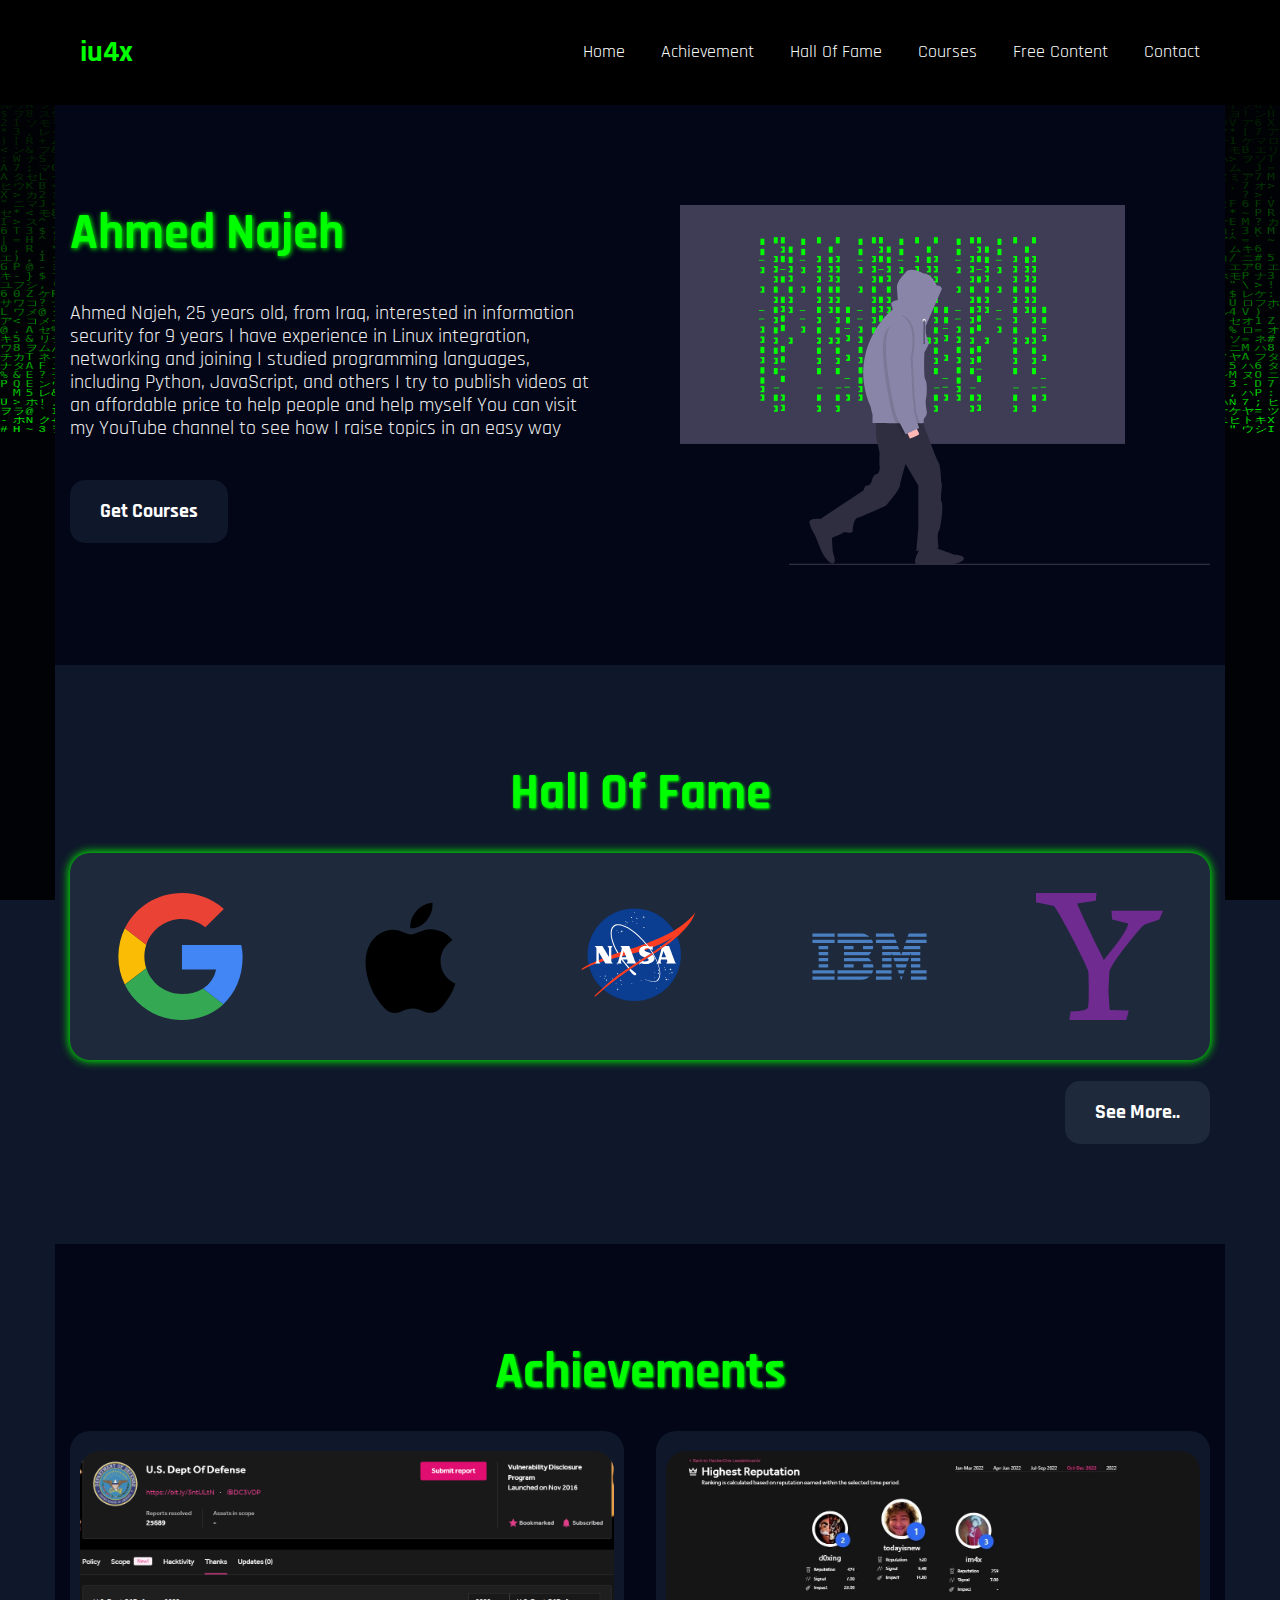
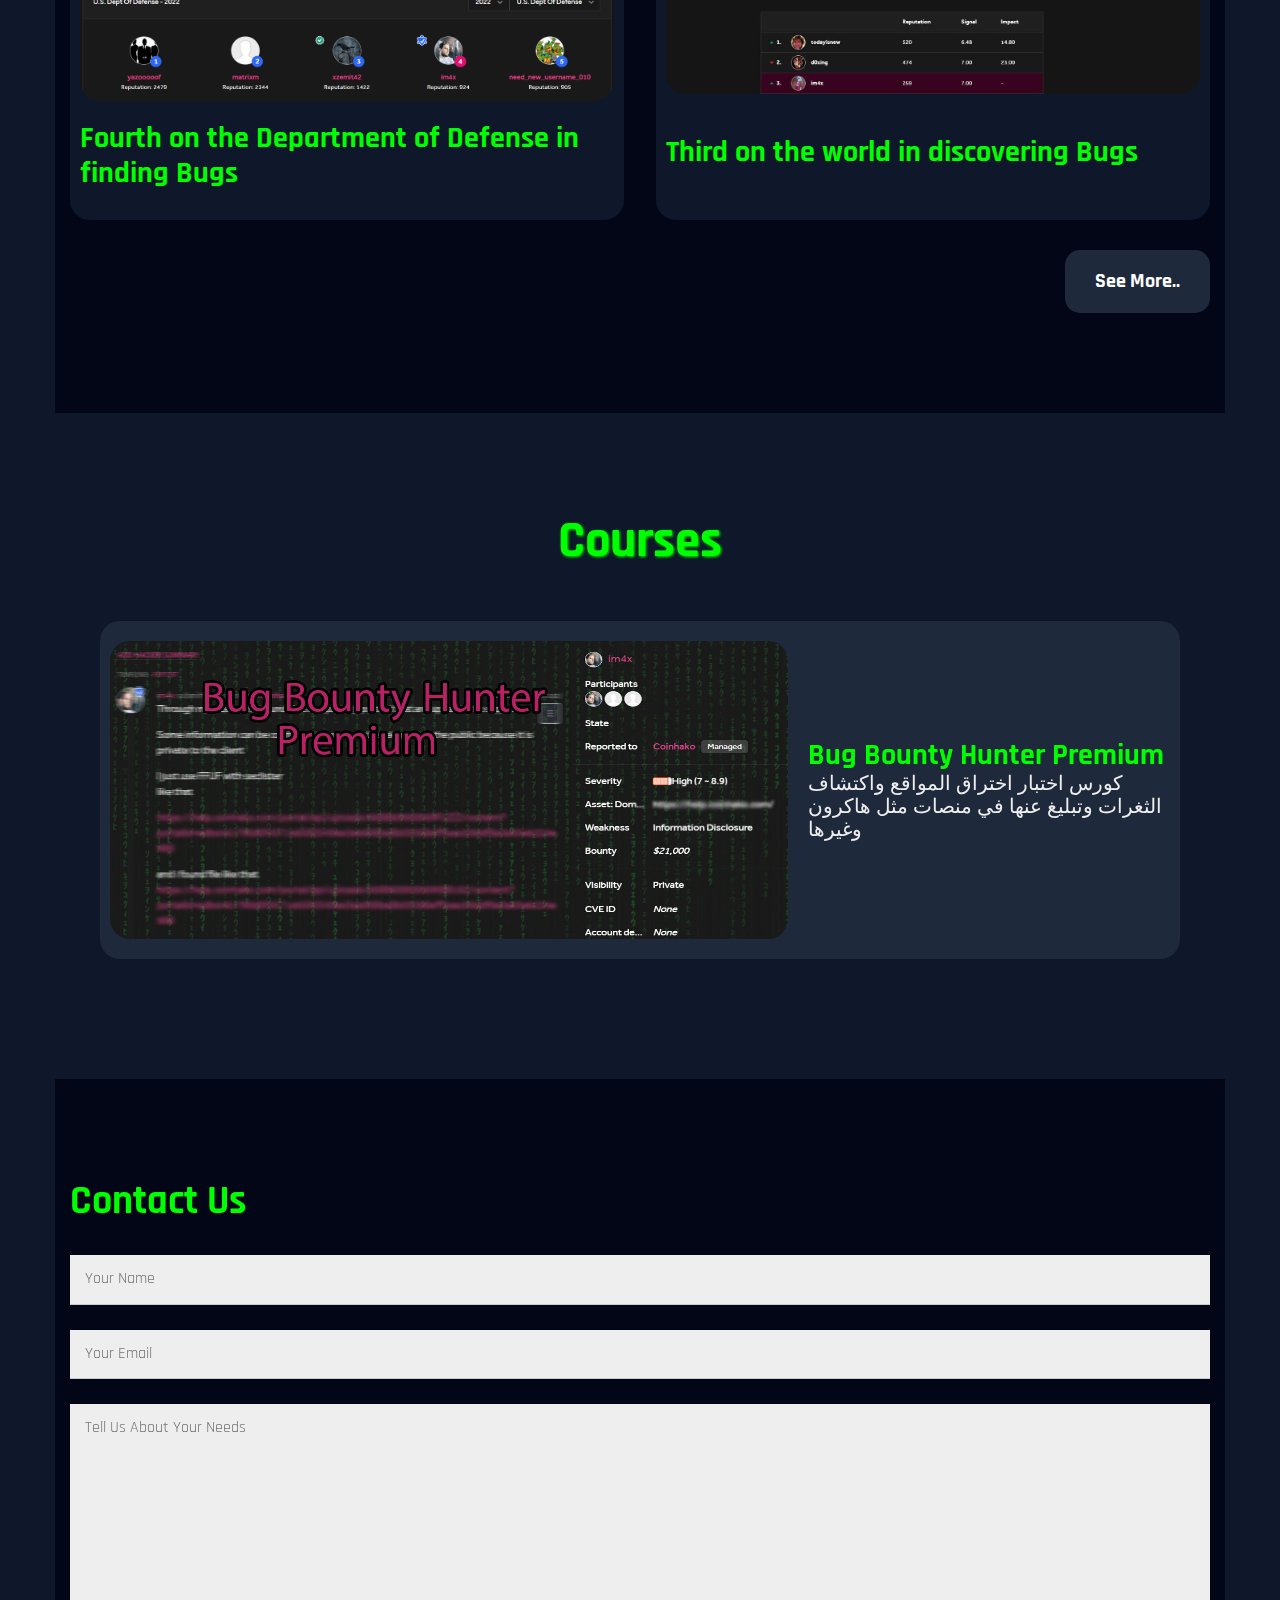
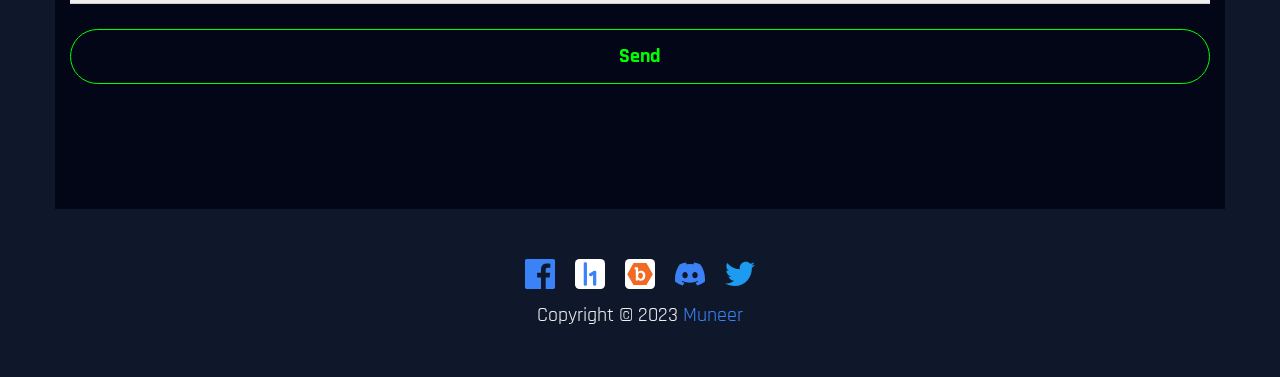
==== index.html @ 5d614a96 "bugs4" ====
<!DOCTYPE html>
<html lang="en">

<head>
  <meta charset="UTF-8">
  <meta name="viewport" content="width=device-width, initial-scale=1.0">
  <title>Ahmed Bug Hunting Hub: Uncovering Vulnerabilities with Precision</title>
  <meta name="description"
    content="Welcome to Ahmed's Bug Hunting Hub, your go-to destination for uncovering vulnerabilities and enhancing website security. With a keen eye for detail and extensive expertise in the world of cybersecurity, Ahmed is dedicated to hunting down bugs and identifying potential weaknesses in websites. Join us on this exciting adventure as we delve deep into the digital realm, exploring the intricate web of code to discover and mitigate vulnerabilities. From thorough scans to meticulous testing, Ahmed's Bug Hunting Hub offers a comprehensive range of techniques and tools to ensure that your website remains resilient and fortified against potential threats. Trust Ahmed's expertise to safeguard your online presence and stay one step ahead in the ever-evolving landscape of cybersecurity." />

  <link rel="preconnect" href="https://fonts.googleapis.com">
  <link rel="preconnect" href="https://fonts.gstatic.com" crossorigin>
  <link href="https://fonts.googleapis.com/css2?family=Lobster&family=Rajdhani:wght@300;400;500;600;700&display=swap"
    rel="stylesheet">
  <script defer src="app.js"></script>
  <link rel="stylesheet" href="normlize.css">
  <link rel="stylesheet" href="style.css">
  <meta property="og:image" content="/assets/spotted-bug.svg" />
  <link rel="shortcut icon" type="image/x-icon" href="/assets/spotted-bug.svg" />
  <link rel="shortcut icon" href="/assets/spotted-bug.svg" type="favicon.ico" />
  <meta property="og:image" content="img/person.svg" />
  <meta name="theme-color" content="#020617" />
  <meta name="referrer" content="no-referrer-when-downgrade">
  <meta name="author" content="Ahmed Najeh">
  <link rel="canonical" href="https://www.imx4.me">
  <meta name="robots" content="index, follow">
  <meta name="keywords" content="bug bounty hunter,
    bug bounty hunter salary,
    how to become a bug bounty hunter,
    certified bug bounty hunter,
    htb certified bug bounty hunter,
    bug bounty hunter jobs,
    freelance bug bounty hunter salary,
    richest bug bounty hunter,
    full time bug bounty hunter,
    bug bounty hunter star wars,
    average income bug bounty hunter,
    bug bounty hunter average salary,
    bug bounty hunter adalah,
    bug bounty program apple,
    bug bounty program amazon,
    bug bounty program australia,
    bug bounty program atlassian,
    bug bounty program advantages,
    bug bounty program alternative,
    bug bounty offensive hunting a complete beginners guide,
    how to be a bug bounty hunter,
    how much does a bug bounty hunter make,
    how to become a successful bug bounty hunter pentestingguide.com,
    how to become a bug bounty hunter reddit,
    htb academy bug bounty hunter,
    what does a bug bounty hunter do,
    bug bounty hunter blog,
    bug bounty program blockchain,
    bug bounty program benefits,
    bug bounty program beginner,
    bug bounty program bugcrowd,
    bug bounty program best practices,
    become bug bounty hunter,
    best bug bounty hunter,
    become bug bounty hunter reddit,
    become a bug bounty hunter,
    bug bounty hunter book,
    hack the box certified bug bounty hunter,
    hack the box bug bounty hunter,
    bug bounty hunter certification,
    bug bounty hunter courses,
    bug bounty hunter.com,
    bug bounty hunter cv,
    bug bounty program chatgpt,
    bug bounty program crypto,
    bug bounty program companies,
    bug bounty program cost,
    bug bounty program course udemy,
    bug bounty program coding,
    certified bug bounty hunter review,
    certified bug bounty hunter htb,
    cara menjadi bug bounty hunter,
    can i become bug bounty hunter,
    bug bounty hunter salary in canada,
    offensive bug bounty - hunter 2.0 course free,
    bug bounty hunter definition,
    bug bounty program definition,
    bug bounty program dorks,
    bug bounty program download,
    bug bounty program description,
    bug bounty program definition computer,
    bug bounty program def,
    bug bounty hunter job description,
    bug bounty program launch date,
    offensive bug bounty hunter 2.0 download,
    offensive bug bounty hunter 2.0 google drive,
    how much does the average bug bounty hunter make,
    devenir bug bounty hunter,
    what are bug bounties,
    bug bounty hunter earning,
    bug bounty hunting essentials,
    bug bounty program examples,
    bug bounty program ethical hackers,
    bug bounty program explained,
    bug bounty program explanation,
    bug bounty hunting search engine,
    is bug bounty hunting easy,
    bug bounty hunter que es,
    bug bounty hunting meaning,
    how much do bug bounty hunters make,
    bug bounty hunter facebook,
    bug bounty hunting for beginners,
    bug bounty hunting for web security,
    bug bounty hunting full course,
    bug bounty hunting full course free download,
    bug bounty program for beginners,
    bug bounty program for software,
    bug bounty program for company,
    bug bounty hunting course free,
    bug bounty hunting course free download,
    freelance bug bounty hunter,
    full time bug bounty hunter reddit,
    famous bug bounty hunter,
    how to become a bug bounty hunter from scratch,
    jedi survivor bounty hunter bug fix,
    high on life bounty hunter forums bug,
    bug bounty hunter github,
    bug bounty hunter google,
    bug bounty hunter guide,
    bug bounty hunting guide to an advanced earning method,
    bug bounty hunting github,
    bug bounty hunting guide,
    bug bounty program google,
    bug bounty program google dorks,
    bug bounty program germany,
    bug bounty program government,
    google bug bounty hunter,
    how to be a good bug bounty hunter,
    how to become a great bug bounty hunter,
    how many bug bounty hunters are there,
    bug bounty hunter hackthebox,
    bug bounty hunter hackerone,
    bug bounty hunter how to start,
    bug bounty hunter hacker,
    bug bounty program hall of fame,
    bug bounty hacking program,
    bug bounty program in hindi,
    android bug bounty hunting hunt like a rat,
    htb certified bug bounty hunter reddit,
    bug bounty hunter income,
    bug bounty hunters in india,
    bug bounty program india,
    bug bounty program instagram,
    bug bounty program india 2022,
    bug bounty program in pakistan,
    bug bounty program in simple terms,
    bug bounty program in information security,
    bug bounty program in australia,
    indian bug bounty hunter,
    bug bounty hunter salary in india,
    htb certified bug bounty hunter worth it,
    bug bounty hunter salary in us,
    how to become a bug bounty hunter in india,
    bug bounty hunter salary in pakistan,
    hunter.io bug bounty,
    what is a bug bounty hunter,
    bug bounty hunter job-role path,
    bug bounty hunting jobs,
    bug bounty hunting journey,
    a bug bounty hunting journey pdf,
    bug bounty hunting methodology v4 jason haddix,
    bounty hunter bug jedi survivor,
    jedi survivor bug bounty hunter,
    star wars jedi survivor bounty hunter bug,
    jedi survivor bounty hunter bug reddit,
    seo-jun is a bug bounty hunter,
    bug bounty hunters,
    k hunter boutique,
    bug bounty hunter linkedin,
    bug bounty hunting live,
    bug bounty hunters llc,
    bug bounty program list,
    bug bounty program list github,
    bug bounty program learning,
    bug bounty program legal issues,
    bug bounty program lockbit,
    bug bounty program list hackerone,
    bug bounty program law,
    bug bounty hunter methodology,
    bug bounty hunter meaning,
    bug bounty hunting methodology,
    bug bounty hunting methodology v3—jason haddix,
    bug bounty hunter methodology v4,
    bug bounty hunter methodology v4 pdf,
    bug bounty hunter millionaire,
    bug bounty program microsoft,
    millionaire bug bounty hunter,
    most successful bug bounty hunter,
    bug bounty hunter salary per month,
    bug bounty hunter salary in india per month,
    the bug bounty hunter methodology v4,
    bug bounty hunter training,
    the bug hunter albuquerque,
    bug bounty program openai,
    bug bounty program of google,
    bug bounty program open,
    fuzz bug treasure hunt on abcya,
    what is bug bounty hunting,
    offensive bug bounty hunter 2.0 price,
    salary of bug bounty hunter,
    salary of bug bounty hunter in india,
    bug bounty hunter program,
    bug bounty hunter platforms,
    bug bounty hunter pdf,
    bug bounty hunter prerequisites,
    bug bounty hunter path,
    bug bounty hunting programs,
    bug bounty hunting process,
    bug bounty hunting pay,
    bug bounty program price,
    bug bounty program policy,
    professional bug bounty hunter,
    bug bounty hunter vs pentester,
    bug bounty hunter requirements,
    bug bounty hunter reddit,
    bug bounty hunter roadmap,
    bug bounty hunter resume,
    bug bounty hunter reports,
    bug bounty hunting reddit,
    bug bounty program reward,
    bug bounty program reddit,
    bug bounty program rules,
    bug bounty program reports,
    roadmap for bug bounty hunter,
    htb certified bug bounty hunter review,
    bug bounty hunter salary reddit,
    bug bounty hunter skills,
    bug bounty hunter salary uk,
    skills required for bug bounty hunter,
    star wars bug bounty hunter,
    stok bug bounty hunter,
    bug bounty hunter tools,
    bug bounty hunter tutorial,
    bug bounty hunting tutorial,
    bug bounty hunting training,
    bug bounty hunting tips,
    bug bounty hunting tools github,
    bug bounty program tesla,
    bug bounty program template,
    bug bounty program twitter,
    the bug bounty hunter,
    top bug bounty hunter,
    the bug bounty hunter methodology v4 pdf,
    bug bounty program vendors,
    bug bounty program geld verdienen,
    bug bounty program vulnerabilities,
    bug bounty hunter website,
    bug bounty hunting with burp suite,
    bug bounty hunting websites,
    bug bounty hunting writeup,
    bug bounty program whatsapp,
    bug bounty program what is it,
    bug bounty program wikipedia,
    bug bounty program winner,
    learn bug bounty hunting & web security testing from scratch,
    bug bounty hunter werden,
    x bugs,
    xbox bug bounty,
    x bounty.org,
    xp bug fortnite,
    bug bounty xss,
    bug bounty program youtube,
    youngest bug bounty hunter,
    how much can you make as a bug bounty hunter,
    bug bounty hunter zseano,
    bug bounty setup,
    zseano bug bounty hunter,
    bug bounty types,
    0 bug zone,
    zero bounties borderlands 3,
    0 build,
    bug bounty program $100,
    top 10 bug bounty hunters,
    biggest bug bounty,
    1 hunters run suffern ny,
    bug bounty 101,
    bug bounty program 2023,
    bug bounty program 2022,
    3 bug bites,
    3 hunters hypogean gaol,
    3 buoys 1 gull,
    bounty hunter 4/3,
    4th bounty target gta online,
    4th bounty location gta 5,
    5 bounties red dead 2,
    5 9 bounty hunter blood,
    5e bounty hunter build,
    grand theft auto 5 bounty hunter locations,
    bug bounties salary,
    7 buoy ct barnegat nj,
    8 hunters,
    8 bugs,
    9 bufflehead,
    9 hunters">

</head>

<body style="background-color: #0f172a; color: white;">


  <header>
    <nav>
      <div class="container">
        <a href="/index.html">
          <h3 id="hackerText">iM4x</h3>
        </a>

        <ul>
          <li class="hover"><a class="noselect" href="#">Home</a></li>
          <li class="hover"><a class="noselect" href="/Achievement.html">Achievement</a></li>
          <li class="hover"><a class="noselect" href="/HallOfFame.html">Hall Of Fame</a></li>
          <li class="hover"><a class="noselect" href="/Courses.html">Courses</a></li>
          <li class="hover"><a class="noselect" href="/FreeContent.html">Free Content</a></li>
          <li class="hover"><a class="noselect" href="/Contact.html">Contact</a></li>
        </ul>
      </div>
    </nav>
  </header>

  <section>
    <!-- Hero start -->
    <div class="hero">
      <div class="container">
        <div class="text">
          <h1>Ahmed Najeh</h1>
          <p>Ahmed Najeh, 25 years old, from Iraq, interested in information security for 9 years
            I have experience in Linux integration, networking and joining
            I studied programming languages, including Python, JavaScript, and others
            I try to publish videos at an affordable price to help people and help myself 
            You can visit my YouTube channel to see how I raise topics in an easy way</p>
          <a href="/Courses.html">Get Courses</a>
        </div>
        <div class="img">
          <img src="./assets/hero.svg" alt="">
        </div>
      </div>
    </div>
    <!-- hero end -->
    <!-- hall of fame start -->
    <div class="hallOfFame">
      <div class="container">
        <h2 class="Title">Hall Of Fame</h2>
        <div class="main">
          <div class="box">
            <img src="/assets/google.svg" alt="">
            <img src="/assets/apple.svg" alt="">
            <img src="/assets/nasa.svg" alt="">
            <img src="/assets/ibm.svg" alt="">
            <img src="/assets/yahoo.svg" alt="">

          </div>
          <a class="link" href="HallOfFame.html">See More..</a>
        </div>
      </div>
    </div>
    <!-- hall of fame end -->
    <!-- achivment start -->
    <div class="achi">
      <div class="container">
        <h2 class="Title">Achievements</h2>
        <div class="main">
          <div class="box">
            <img src="/assets/achi1.png" alt="">
            <div class="text">
              <h3>Fourth on the Department of Defense in finding Bugs</h3>
            </div>
          </div>
          <div class="box">
            <img src="/assets/achi2.jpg" alt="">
            <div class="text">
              <h3>Third on the world in discovering Bugs </h3>
            </div>
          </div>

        </div>
        <a class="link" href="/Achievement.html">See More..</a>
      </div>
    </div>
    <!-- achivment end -->
    <!-- courses start -->
    <div class="course">
      <div class="container">
        <h2 class="Title">Courses</h2>
        <div class="main">
          <!-- نسخ بوكس -->
          <a href="course1.html">
            <div class="box">
              <div class="img">
                <img src="/assets/course1.png" alt="">
              </div>
              <div class="text">
                <h3>Bug Bounty Hunter Premium
                </h3>
                <p>
                  كورس اختبار اختراق المواقع واكتشاف الثغرات وتبليغ عنها في منصات مثل هاكرون وغيرها



                </p>
              </div>
            </div>
          </a>
          <!-- نسخ بوكس -->
        </div>
      </div>
    </div>
    <!-- courses end -->
    <!-- contact start -->
    <div class="contact">
      <div class="container hidden">
        <h2>Contact Us</h2>
        <form action="https://formsubmit.co/maxiq998@gmail.com
" method="POST">
          <input type="text" name="name" placeholder="Your Name" />
          <input type="email" name="email" placeholder="Your Email" pattern="[A-Za-z0-9._+-]+@[A-Za-z0-9-]+\.[a-z]{2,}"
            required />
          <textarea name="messege" class="input" cols="30" rows="10" placeholder="Tell Us About Your Needs"
            required></textarea>
          <input type="submit" name="submit" value="Send" />
        </form>
      </div>
    </div>
    <!-- contact end -->
  </section>
  <footer>
    <div class="container">
      <div class="links">
        <a href="https://web.facebook.com/im4xx/">
          <svg xmlns="http://www.w3.org/2000/svg" width="24" height="24" viewBox="0 0 24 24">
            <path
              d="M22.675 0h-21.35c-.732 0-1.325.593-1.325 1.325v21.351c0 .731.593 1.324 1.325 1.324h11.495v-9.294h-3.128v-3.622h3.128v-2.671c0-3.1 1.893-4.788 4.659-4.788 1.325 0 2.463.099 2.795.143v3.24l-1.918.001c-1.504 0-1.795.715-1.795 1.763v2.313h3.587l-.467 3.622h-3.12v9.293h6.116c.73 0 1.323-.593 1.323-1.325v-21.35c0-.732-.593-1.325-1.325-1.325z" />
          </svg>
        </a>
        <a href="https://hackerone.com/im4x">
          <svg xmlns="http://www.w3.org/2000/svg" aria-label="HackerOne" role="img" viewBox="0 0 512 512">
            <rect width="512" height="512" rx="15%" fill="white" />
            <path
              d="M174 56c-10 1-23 5-25 16v367c2 9 11 15 20 16h14c9-2 20-7 21-17a116708 116708 0 0 0 0-366c-3-11-15-15-25-16h-5zM333 200c-7 1-13 2-17 5l-74 47c-4 3-5 8-5 12 2 12 8 21 17 27 7 4 18 7 25 2l29-19v165c3 10 12 15 21 17h10c9-2 19-5 23-14l1-3a18494 18494 0 0 0 0-222c-1-12-16-16-26-17h-4z" />
          </svg>
        </a>
        <a href="https://bugcrowd.com/im4x">
          <svg xmlns="http://www.w3.org/2000/svg" aria-label="Bugcrowd" role="img" viewBox="0 0 512 512">
            <rect width="512" height="512" rx="15%" fill="#ffffff" />
            <path fill="#f26922"
              d="m38.5 260.4 107.1 185.1h219.5l109.1-185.1L365.1 66.5H145.6zm178.7-115.7c7.6 4.7 8.1 8.3 8.1 47v31.2l6.8-6.2c3.8-3.4 11.1-8.1 16.3-10.7c8.4-3.9 11.6-4.4 26.6-4.2c18.2 0 28.5 3 41.6 12.2c13.5 9.5 25.7 31.1 29.1 51.2c7.3 44.7-9.2 83.6-42.2 99.3c-10.9 5.1-12.7 5.4-30.2 5.4c-16.5 0-19.8-.5-28.1-4.4c-5.1-2.4-12.2-7.2-15.6-10.4l-6.5-5.9v18.1h-38.6V273c0-51.9-.5-94.9-1.2-95.5c-.6-.7-5.2-1.7-10-2.2l-8.8-.9V158.6c-.2-11.1.5-16.2 1.8-17c1.2-.7 11.9-1 23.7-.9c18.5.4 22.2.9 27.2 4zM258 236.4c-22.3 5.2-33.9 22.7-33.5 50.9c.2 28 14.6 47.6 36 49.1c13.8 1 22.5-1.9 31.3-10.7c18.4-18 19-59.2 1.4-77.9c-8.9-9.3-23.7-14.1-35.2-11.4z" />
          </svg>
        </a>
        <a href="https://discord.gg/5Ys5936aVF
        ">
          <svg xmlns="http://www.w3.org/2000/svg" width="16" height="16" fill="currentColor" class="bi bi-discord" viewBox="0 0 16 16"> <path d="M13.545 2.907a13.227 13.227 0 0 0-3.257-1.011.05.05 0 0 0-.052.025c-.141.25-.297.577-.406.833a12.19 12.19 0 0 0-3.658 0 8.258 8.258 0 0 0-.412-.833.051.051 0 0 0-.052-.025c-1.125.194-2.22.534-3.257 1.011a.041.041 0 0 0-.021.018C.356 6.024-.213 9.047.066 12.032c.001.014.01.028.021.037a13.276 13.276 0 0 0 3.995 2.02.05.05 0 0 0 .056-.019c.308-.42.582-.863.818-1.329a.05.05 0 0 0-.01-.059.051.051 0 0 0-.018-.011 8.875 8.875 0 0 1-1.248-.595.05.05 0 0 1-.02-.066.051.051 0 0 1 .015-.019c.084-.063.168-.129.248-.195a.05.05 0 0 1 .051-.007c2.619 1.196 5.454 1.196 8.041 0a.052.052 0 0 1 .053.007c.08.066.164.132.248.195a.051.051 0 0 1-.004.085 8.254 8.254 0 0 1-1.249.594.05.05 0 0 0-.03.03.052.052 0 0 0 .003.041c.24.465.515.909.817 1.329a.05.05 0 0 0 .056.019 13.235 13.235 0 0 0 4.001-2.02.049.049 0 0 0 .021-.037c.334-3.451-.559-6.449-2.366-9.106a.034.034 0 0 0-.02-.019Zm-8.198 7.307c-.789 0-1.438-.724-1.438-1.612 0-.889.637-1.613 1.438-1.613.807 0 1.45.73 1.438 1.613 0 .888-.637 1.612-1.438 1.612Zm5.316 0c-.788 0-1.438-.724-1.438-1.612 0-.889.637-1.613 1.438-1.613.807 0 1.451.73 1.438 1.613 0 .888-.631 1.612-1.438 1.612Z"/> </svg>
        </a>
        <a href="https://twitter.com/im4x7">
          <svg xmlns="http://www.w3.org/2000/svg" xml:space="preserve" viewBox="0 0 248 204">
            <path fill="#1d9bf0" d="M221.95 51.29c.15 2.17.15 4.34.15 6.53 0 66.73-50.8 143.69-143.69 143.69v-.04c-27.44.04-54.31-7.82-77.41-22.64 3.99.48 8 .72 12.02.73 22.74.02 44.83-7.61 62.72-21.66-21.61-.41-40.56-14.5-47.18-35.07 7.57 1.46 15.37 1.16 22.8-.87-23.56-4.76-40.51-25.46-40.51-49.5v-.64c7.02 3.91 14.88 6.08 22.92 6.32C11.58 63.31 4.74 33.79 18.14 10.71c25.64 31.55 63.47 50.73 104.08 52.76-4.07-17.54 1.49-35.92 14.61-48.25 20.34-19.12 52.33-18.14 71.45 2.19 11.31-2.23 22.15-6.38 32.07-12.26-3.77 11.69-11.66 21.62-22.2 27.93 10.01-1.18 19.79-3.86 29-7.95-6.78 10.16-15.32 19.01-25.2 26.16z"/>
          </svg>
        </a>
      </div>
      <p>Copyright &copy; 2023 <a href="https://iraqiandev.github.io/">Muneer</a></p>
    </div>
  </footer>




  <canvas id="matrix-canvas" width="1500" height="1500" />


</body>

</html>
---- normlize.css ----
/*! normalize.css v8.0.1 | MIT License | github.com/necolas/normalize.css */

/* Document
   ========================================================================== */

/**
 * 1. Correct the line height in all browsers.
 * 2. Prevent adjustments of font size after orientation changes in iOS.
 */

html {
  line-height: 1.15; /* 1 */
  -webkit-text-size-adjust: 100%; /* 2 */
}

/* Sections
     ========================================================================== */

/**
   * Remove the margin in all browsers.
   */

body {
  margin: 0;
}

/**
   * Render the `main` element consistently in IE.
   */

main {
  display: block;
}

/**
   * Correct the font size and margin on `h1` elements within `section` and
   * `article` contexts in Chrome, Firefox, and Safari.
   */

h1 {
  font-size: 2em;
  margin: 0.67em 0;
}

/* Grouping content
     ========================================================================== */

/**
   * 1. Add the correct box sizing in Firefox.
   * 2. Show the overflow in Edge and IE.
   */

hr {
  box-sizing: content-box; /* 1 */
  height: 0; /* 1 */
  overflow: visible; /* 2 */
}

/**
   * 1. Correct the inheritance and scaling of font size in all browsers.
   * 2. Correct the odd `em` font sizing in all browsers.
   */

pre {
  font-family: monospace, monospace; /* 1 */
  font-size: 1em; /* 2 */
}

/* Text-level semantics
     ========================================================================== */

/**
   * Remove the gray background on active links in IE 10.
   */

a {
  background-color: transparent;
}

/**
   * 1. Remove the bottom border in Chrome 57-
   * 2. Add the correct text decoration in Chrome, Edge, IE, Opera, and Safari.
   */

abbr[title] {
  border-bottom: none; /* 1 */
  text-decoration: underline; /* 2 */
  text-decoration: underline dotted; /* 2 */
}

/**
   * Add the correct font weight in Chrome, Edge, and Safari.
   */

b,
strong {
  font-weight: bolder;
}

/**
   * 1. Correct the inheritance and scaling of font size in all browsers.
   * 2. Correct the odd `em` font sizing in all browsers.
   */

code,
kbd,
samp {
  font-family: monospace, monospace; /* 1 */
  font-size: 1em; /* 2 */
}

/**
   * Add the correct font size in all browsers.
   */

small {
  font-size: 80%;
}

/**
   * Prevent `sub` and `sup` elements from affecting the line height in
   * all browsers.
   */

sub,
sup {
  font-size: 75%;
  line-height: 0;
  position: relative;
  vertical-align: baseline;
}

sub {
  bottom: -0.25em;
}

sup {
  top: -0.5em;
}

/* Embedded content
     ========================================================================== */

/**
   * Remove the border on images inside links in IE 10.
   */

img {
  border-style: none;
}

/* Forms
     ========================================================================== */

/**
   * 1. Change the font styles in all browsers.
   * 2. Remove the margin in Firefox and Safari.
   */

button,
input,
optgroup,
select,
textarea {
  font-family: inherit; /* 1 */
  font-size: 100%; /* 1 */
  line-height: 1.15; /* 1 */
  margin: 0; /* 2 */
}

/**
   * Show the overflow in IE.
   * 1. Show the overflow in Edge.
   */

button,
input {
  /* 1 */
  overflow: visible;
}

/**
   * Remove the inheritance of text transform in Edge, Firefox, and IE.
   * 1. Remove the inheritance of text transform in Firefox.
   */

button,
select {
  /* 1 */
  text-transform: none;
}

/**
   * Correct the inability to style clickable types in iOS and Safari.
   */

button,
[type="button"],
[type="reset"],
[type="submit"] {
  -webkit-appearance: button;
}

/**
   * Remove the inner border and padding in Firefox.
   */

button::-moz-focus-inner,
[type="button"]::-moz-focus-inner,
[type="reset"]::-moz-focus-inner,
[type="submit"]::-moz-focus-inner {
  border-style: none;
  padding: 0;
}

/**
   * Restore the focus styles unset by the previous rule.
   */

button:-moz-focusring,
[type="button"]:-moz-focusring,
[type="reset"]:-moz-focusring,
[type="submit"]:-moz-focusring {
  outline: 1px dotted ButtonText;
}

/**
   * Correct the padding in Firefox.
   */

fieldset {
  padding: 0.35em 0.75em 0.625em;
}

/**
   * 1. Correct the text wrapping in Edge and IE.
   * 2. Correct the color inheritance from `fieldset` elements in IE.
   * 3. Remove the padding so developers are not caught out when they zero out
   *    `fieldset` elements in all browsers.
   */

legend {
  box-sizing: border-box; /* 1 */
  color: inherit; /* 2 */
  display: table; /* 1 */
  max-width: 100%; /* 1 */
  padding: 0; /* 3 */
  white-space: normal; /* 1 */
}

/**
   * Add the correct vertical alignment in Chrome, Firefox, and Opera.
   */

progress {
  vertical-align: baseline;
}

/**
   * Remove the default vertical scrollbar in IE 10+.
   */

textarea {
  overflow: auto;
}

/**
   * 1. Add the correct box sizing in IE 10.
   * 2. Remove the padding in IE 10.
   */

[type="checkbox"],
[type="radio"] {
  box-sizing: border-box; /* 1 */
  padding: 0; /* 2 */
}

/**
   * Correct the cursor style of increment and decrement buttons in Chrome.
   */

[type="number"]::-webkit-inner-spin-button,
[type="number"]::-webkit-outer-spin-button {
  height: auto;
}

/**
   * 1. Correct the odd appearance in Chrome and Safari.
   * 2. Correct the outline style in Safari.
   */

[type="search"] {
  -webkit-appearance: textfield; /* 1 */
  outline-offset: -2px; /* 2 */
}

/**
   * Remove the inner padding in Chrome and Safari on macOS.
   */

[type="search"]::-webkit-search-decoration {
  -webkit-appearance: none;
}

/**
   * 1. Correct the inability to style clickable types in iOS and Safari.
   * 2. Change font properties to `inherit` in Safari.
   */

::-webkit-file-upload-button {
  -webkit-appearance: button; /* 1 */
  font: inherit; /* 2 */
}

/* Interactive
     ========================================================================== */

/*
   * Add the correct display in Edge, IE 10+, and Firefox.
   */

details {
  display: block;
}

/*
   * Add the correct display in all browsers.
   */

summary {
  display: list-item;
}

/* Misc
     ========================================================================== */

/**
   * Add the correct display in IE 10+.
   */

template {
  display: none;
}

/**
   * Add the correct display in IE 10.
   */

[hidden] {
  display: none;
}
---- style.css ----
/* important to have it */
* {
  -webkit-box-sizing: border-box;
  -moz-box-sizing: border-box;
  box-sizing: border-box;
  padding: 0;
  margin: 0;
  font-family: "Rajdhani", sans-serif;
}
a {
  text-decoration: none;
  color: white;
}
ul {
  list-style: none;
}
/* variables */

/* variables */

* {
  -webkit-box-sizing: border-box;
  -moz-box-sizing: border-box;
  box-sizing: border-box;
  padding: 0;
  margin: 0;
}
a {
  text-decoration: none;
}
ul {
  list-style: none;
}
/* variables */
:root {
  --main-color: #00ff00;
  --secondary-color: white;
  --section-padding: 100px;
  --trans-duration: 0.3s;
  --red: #ef4444;
  --green: #84cc16;
  --blue: #3b82f6;
  --pink: #d946ef;
  --purple: #8b5cf6;
  --bluePurple: #6366f1;
  --cyan: #06b6d4;
  --teal: #14b8a6;
  --yellow: #eab308;
  --gray: #6b7280;
  --black900: #020617;
  --black800: #0f172a;
  --black700: #1e293b;
  --black600: #334155;
  --d: 2500ms;
  --angle: 90deg;
  --gradX: 100%;
  --gradY: 50%;
  --c1: rgba(168, 239, 255, 1);
  --c2: rgba(168, 239, 255, 0.1);
}

/* variables */
/* scrollbar start */

::-webkit-scrollbar {
  width: 100px;
}

/* Track */
::-webkit-scrollbar {
  width: 5px;
}
::-webkit-scrollbar-track {
  background: var(--black900);
}

/* Handle */
::-webkit-scrollbar-thumb {
  background: var(--black600);
  border-radius: 50px;
}

/* Handle on hover */
::-webkit-scrollbar-thumb:hover {
  background: var(--black600);
}
/* scrollbar end */
html {
  scroll-behavior: smooth;
  scroll-padding-top: 10rem;
}

:target {
  animation-name: target;
  animation-duration: 1s;
  animation-delay: 0.5s;
}
@keyframes target {
  0% {
    transform: scale(1);
  }
  50% {
    transform: scale(1.02);
  }
  100% {
    transform: scale(1);
  }
}

.container {
  padding-left: 15px;
  padding-right: 15px;
  margin-left: auto;
  margin-right: auto;
}
/* Small */
@media (min-width: 768px) {
  .container {
    width: 750px;
  }
}
/* Medium */
@media (min-width: 992px) {
  .container {
    width: 970px;
  }
}
/* Large */
@media (min-width: 1200px) {
  .container {
    width: 1170px;
  }
}
/* big screens */
@media (min-width: 1300px) {
  .container {
    width: 1270px;
  }
}
/* start of the project */
#matrix-canvas {
  position: fixed;
  left: 0;
  top: 0;
  width: 100%;
  height: 100%;
}
/* end of the project */

:target {
  animation-name: target;
  animation-duration: 1s;
  animation-delay: 0.5s;
}
@keyframes target {
  0% {
    transform: scale(1);
  }
  50% {
    transform: scale(1.02);
  }
  100% {
    transform: scale(1);
  }
}
h1,
h2,
h3,
h4 {
  color: #00ff00;
}
.container {
  padding-left: 15px;
  padding-right: 15px;
  margin-left: auto;
  margin-right: auto;
}
/* Small */
@media (min-width: 768px) {
  .container {
    width: 750px;
  }
}
/* Medium */
@media (min-width: 992px) {
  .container {
    width: 970px;
  }
}
/* Large */
@media (min-width: 1200px) {
  .container {
    width: 1170px;
  }
}
/* big screens */
@media (min-width: 1300px) {
  .container {
    width: 1270px;
  }
}
/* start of the project */
/* cool stuff */
#matrix-canvas {
  position: fixed;
  left: 0;
  top: 0;
  width: 100%;
  height: 100%;
  z-index: -1;
}
/* end of cool stuff */
/* nav start */
header {
  background: black;
}
header nav .container {
  display: flex;
  justify-content: space-between;
  align-items: center;
  padding-block: 30px;
}
header nav .container h3 {
  font-size: 30px;
}

header nav .container a {
  padding: 5px 10px;
  border-radius: 10px;
  transition-duration: 300ms;
}
header nav .container ul a:hover {
  background-color: var(--main-color);
  color: black;
}
header nav .container ul {
  display: flex;
  align-items: center;
  gap: 1rem;
  font-size: 18px;
}

@media (max-width: 768px) {
  header nav .container {
    flex-direction: column;
    gap: 1.2rem;
  }
  header nav .container ul {
    flex-wrap: wrap;
    justify-content: center;
  }
}
/* nav end */
/* hero start */
.hero {
}
.hero .container {
  padding-block: 100px;
  background: var(--black900);
  display: flex;
  justify-content: space-between;
  gap: 5rem;
}
.hero .container > div {
  width: 50%;
}
.hero .container .img img {
  display: block;
  width: 100%;
}
.hero .container .text h1 {
  font-size: 50px;
  text-shadow: 1px 1px 5px var(--main-color);
  margin: 0;
}
p {
  color: #eee;
  font-size: 20px;
  max-width: 70ch;
}
.hero .container .text p {
  margin-block: 40px;
}
.hero .container .text a {
  background: var(--black800);
  padding: 20px 30px;
  border-radius: 15px;
  display: inline-block;
  font-size: 20px;
  font-weight: bold;
  transition-duration: 300ms;
}
.hero .container .text a:hover {
  background: var(--black700);
}
@media (max-width: 768px) {
  .hero .container .img {
    display: none;
  }
  .hero .container .text {
    width: 100%;
    text-align: center;
  }
}
/* hero end */
/* hall of fame start */

.hallOfFame .container {
  padding-block: 100px;
  background: var(--black800);
}
.Title {
  text-align: center;
  font-size: 50px;
  margin-bottom: 30px;
  text-shadow: 1px 1px 3px var(--main-color);
}
@media (max-width: 768px) {
  .Title {
    font-size: 30px;
  }
}
.hallOfFame .container .main {
  display: grid;
  gap: 1.3rem;
}
.hallOfFame .container .link {
  background: var(--black700);
  text-align: right;
  padding: 20px 30px;
  border-radius: 15px;
  display: block;
  width: fit-content;
  justify-self: flex-end;
  font-size: 20px;
  font-weight: bold;
  transition-duration: 300ms;
}
.hallOfFame .container .link:hover {
  background: var(--black600);
}
.hallOfFame .container .main .box {
  width: 100%;
  height: 100%;
  position: relative;
  background-color: var(--black700);
  padding: 40px 20px;
  display: grid;
  grid-template-columns: repeat(auto-fit, minmax(100px, 1fr));
  align-items: center;
  justify-items: center;
  gap: 3rem;
  overflow: hidden;
  border-radius: 20px;
  transition-duration: 300ms;
  box-shadow: 0 0 10px 1px var(--main-color);
}
.hallOfFame .container .main .box:hover {
  background-color: var(--black600);
}
.hallOfFame .container .main .box img {
  display: inline-block;
  width: 70%;
}

/* hall of fame end */
/* achiment start */
.achi .container {
  padding-block: 100px;
  background: var(--black900);
}
.achi .container .main {
  display: grid;
  grid-template-columns: repeat(auto-fit, minmax(300px, 1fr));
  gap: 2rem;
}
.achi .container img {
  width: 100%;
  display: block;
  border-radius: 20px;
}
.achi .container .box {
  display: grid;
  gap: 20px;
  padding: 20px 10px;
  border-radius: 20px;
  background: var(--black800);
  transition-duration: 300ms;
}
.achi .container .box h3 {
  font-size: 30px;
  font-weight: bold;
  margin-bottom: 10px;
}
.achi .container {
  display: grid;
}
.achi .container .link {
  background: var(--black700);
  text-align: right;
  padding: 20px 30px;
  border-radius: 15px;
  display: block;
  width: fit-content;
  justify-self: flex-end;
  font-size: 20px;
  font-weight: bold;
  transition-duration: 300ms;
  margin-top: 30px;
}
.achi .container .box:hover {
  background: var(--black700);
}
/* achiment end */
/* course start */
.course .container {
  padding-block: 100px;
  background: var(--black800);
}
.course .container .main {
  display: grid;
  grid-template-columns: repeat(auto-fit, minmax(200px, 1fr));
  gap: 2rem;
  padding: 20px 30px;
}
.course .container img {
  width: 100%;
  display: block;
  border-radius: 20px;
}

.course .container .box {
  display: flex;
  align-items: center;
  gap: 20px;
  padding: 20px 10px;
  border-radius: 20px;
  background: var(--black700);
  transition-duration: 300ms;
}
.course .container .box:hover {
  background: var(--black600);
}
@media (max-width: 768px) {
  .course .container .box {
    flex-direction: column;
  }
}
.course .container .box h3 {
  font-size: 30px;
}
/* course end */
/* contact start */
.contact {
  position: relative;
}
.contact .container {
  padding-block: 100px;
  background: var(--black900);
}
.contact h2 {
  margin-bottom: 30px;
  font-size: 40px;
}
.contact input,
.input {
  display: block;
  margin: 25px auto;
  outline: none;
  border: none;
  border-bottom: 1px solid #ccc;
  width: 100%;
  padding: 15px;
  caret-color: var(--main-color);
  background-color: #eee;
}
.contact .input {
  resize: none;
  height: 200px;
}
.contact input[type="submit"] {
  border: 1px solid var(--main-color);
  color: var(--main-color);
  background-color: transparent;
  font-size: 20px;
  font-weight: bold;
  cursor: pointer;
  transition-duration: var(--trans-duration);
  border-radius: 50px;
}
.contact input[type="submit"]:hover {
  background-color: var(--main-color);
  color: white;
  box-shadow: 0 5px 15px rgba(13, 199, 25, 0.4);
}
.contact ::placeholder {
  font-size: 1 5px;
}
/* contact end */
/* footer start */
footer .container {
  padding-block: 50px;
  background: var(--black800);
  text-align: center;
}
footer p {
  text-align: center;
  max-width: inherit;
  padding-top: 10px;
}
footer a {
  color: var(--blue);
}
footer .links {
  display: flex;
  justify-content: center;
  align-items: center;
  gap: 20px;
}
footer .links svg {
  width: 30px;
  height: 30px;
  fill: var(--blue);
}

/* footer end */
/* end of the project */
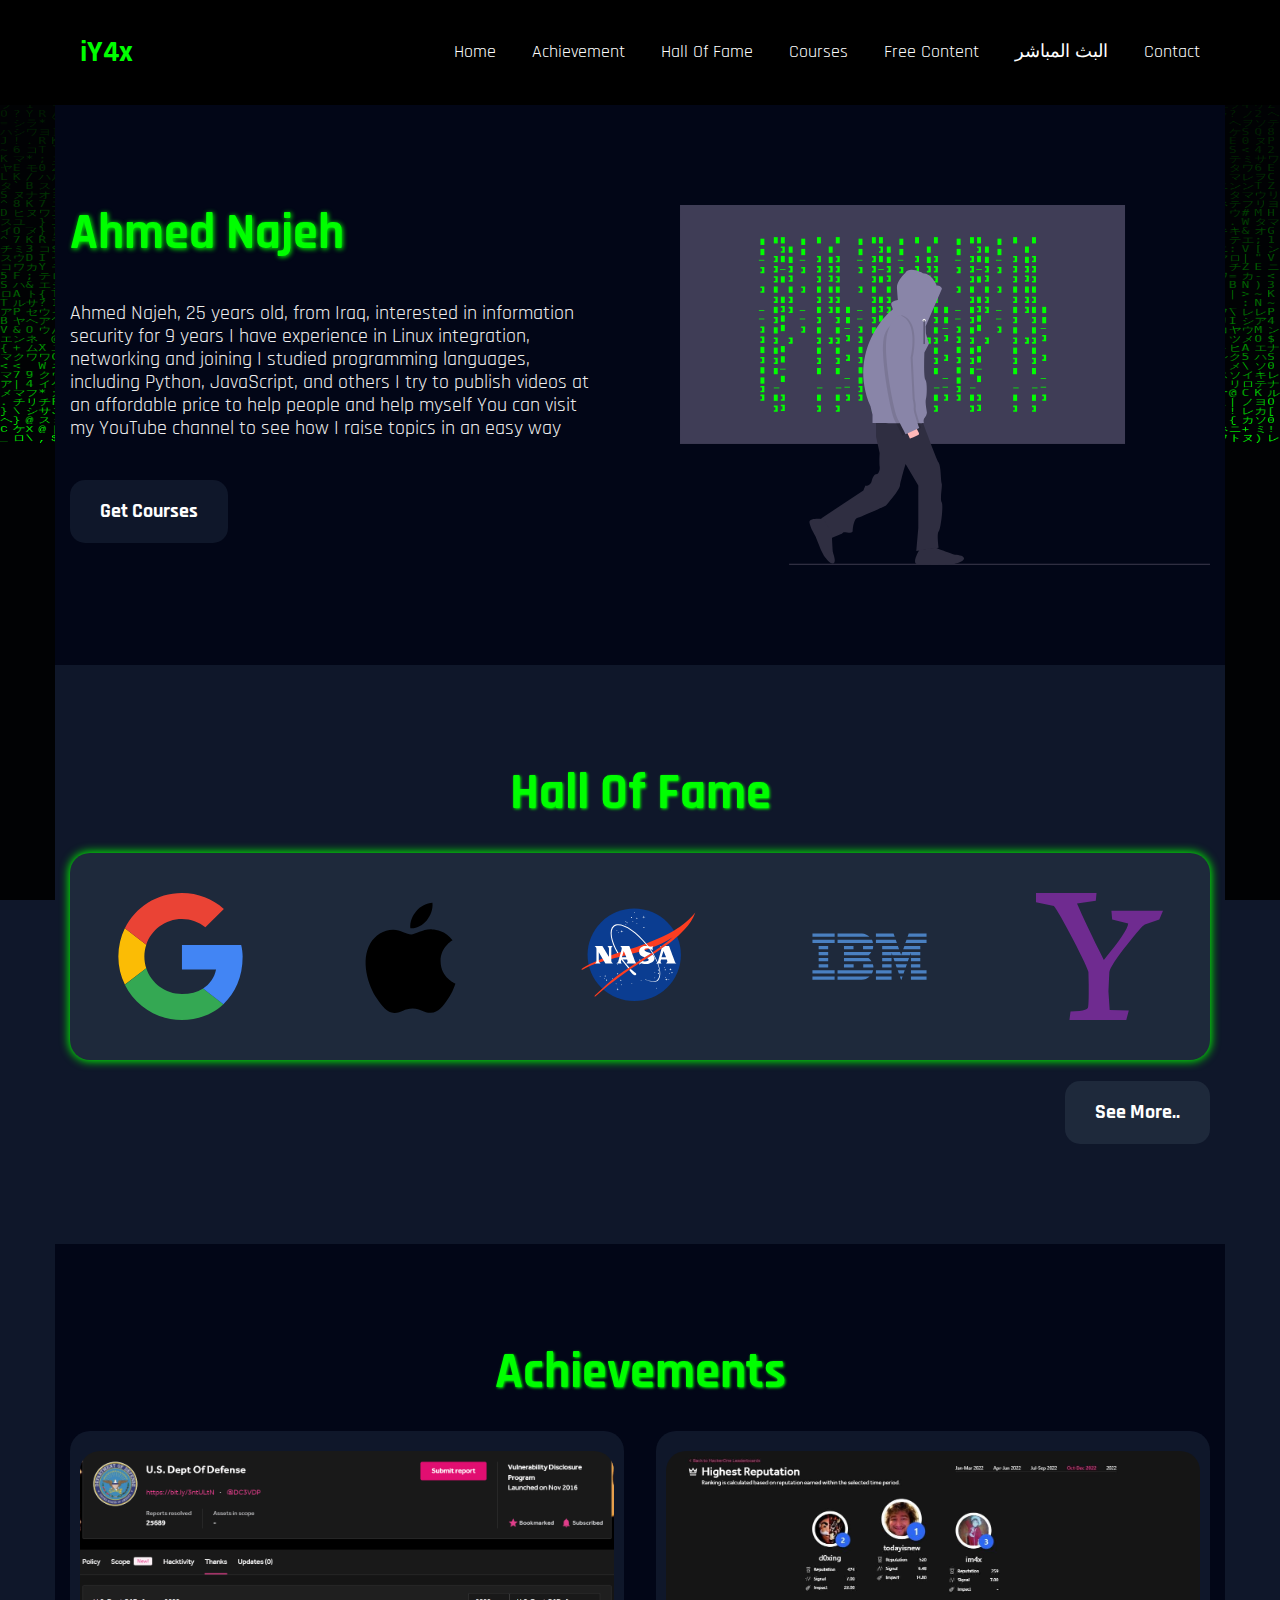
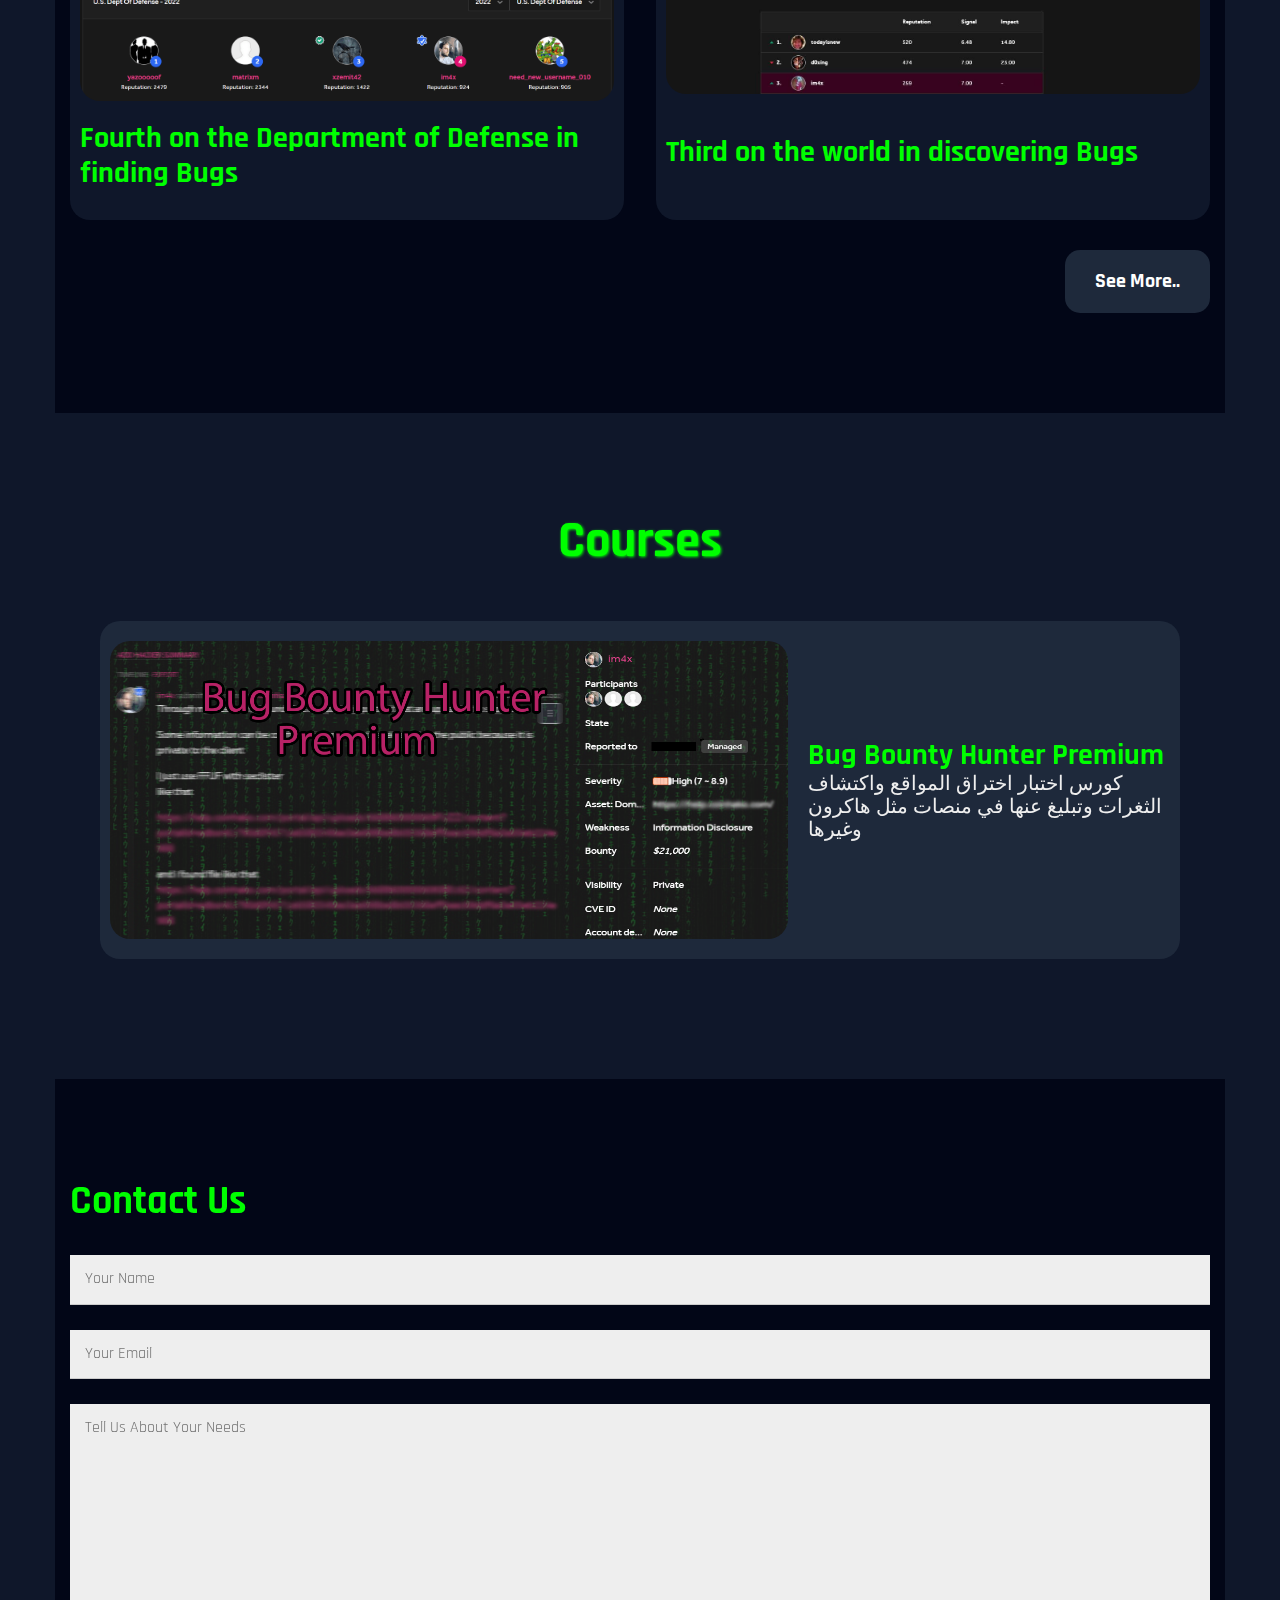
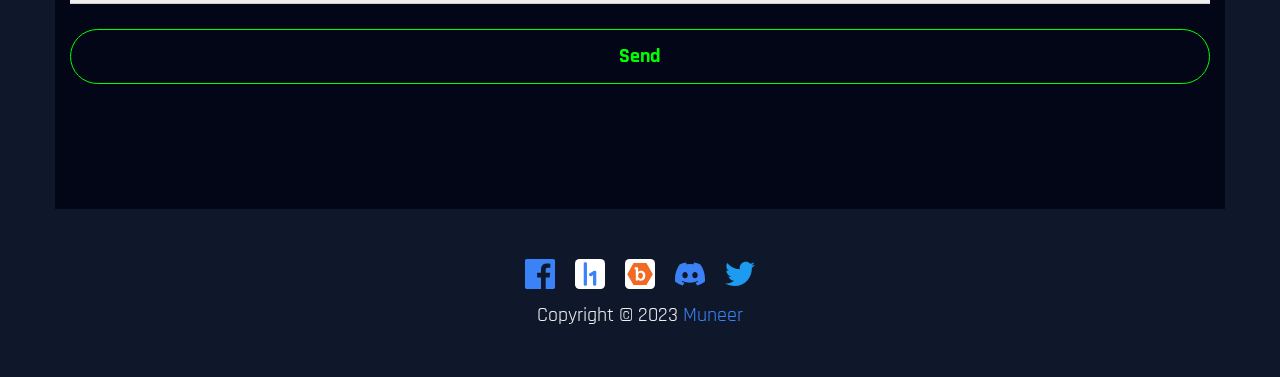
==== commit dd9744a9: "stream" ====
--- a/index.html
+++ b/index.html
@@ -317,6 +317,7 @@
           <li class="hover"><a class="noselect" href="/HallOfFame.html">Hall Of Fame</a></li>
           <li class="hover"><a class="noselect" href="/Courses.html">Courses</a></li>
           <li class="hover"><a class="noselect" href="/FreeContent.html">Free Content</a></li>
+          <li class="hover"><a class="noselect" href="/stream.html"> البث المباشر </a></li>
           <li class="hover"><a class="noselect" href="/Contact.html">Contact</a></li>
         </ul>
       </div>
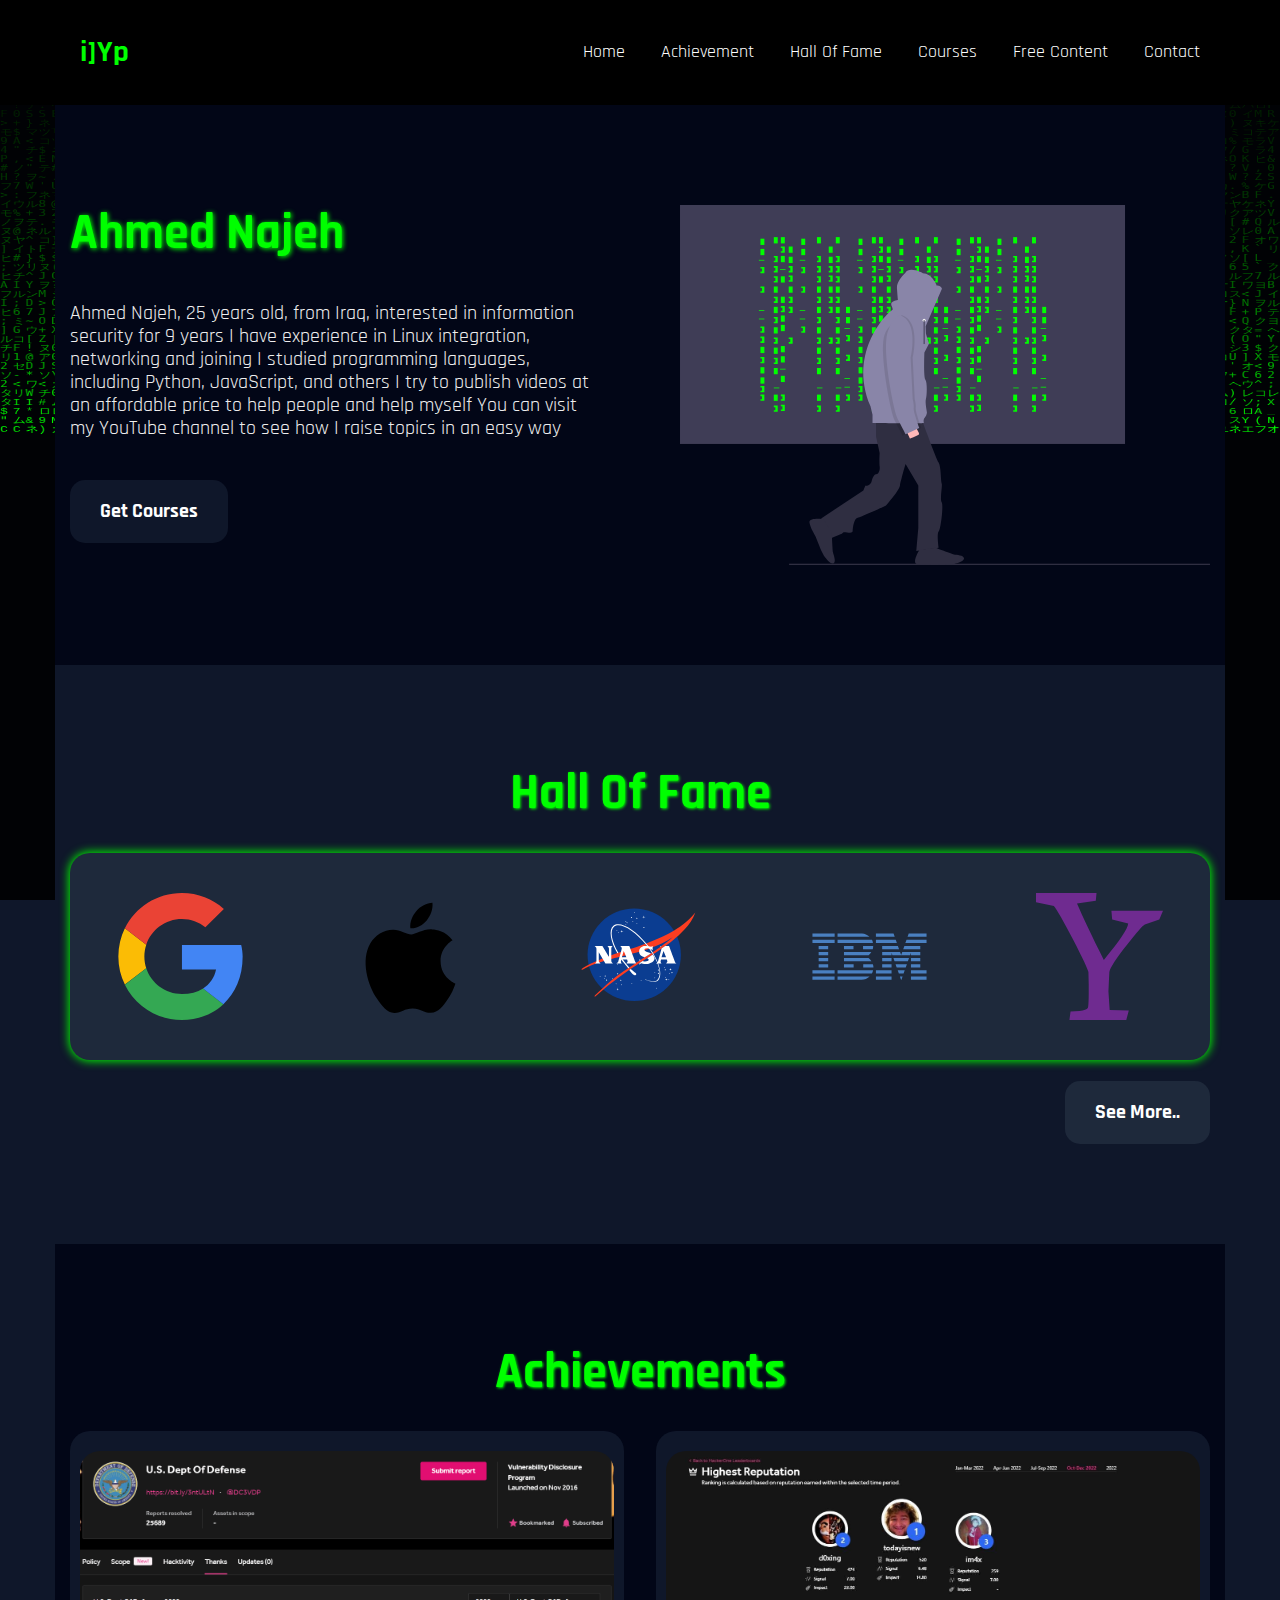
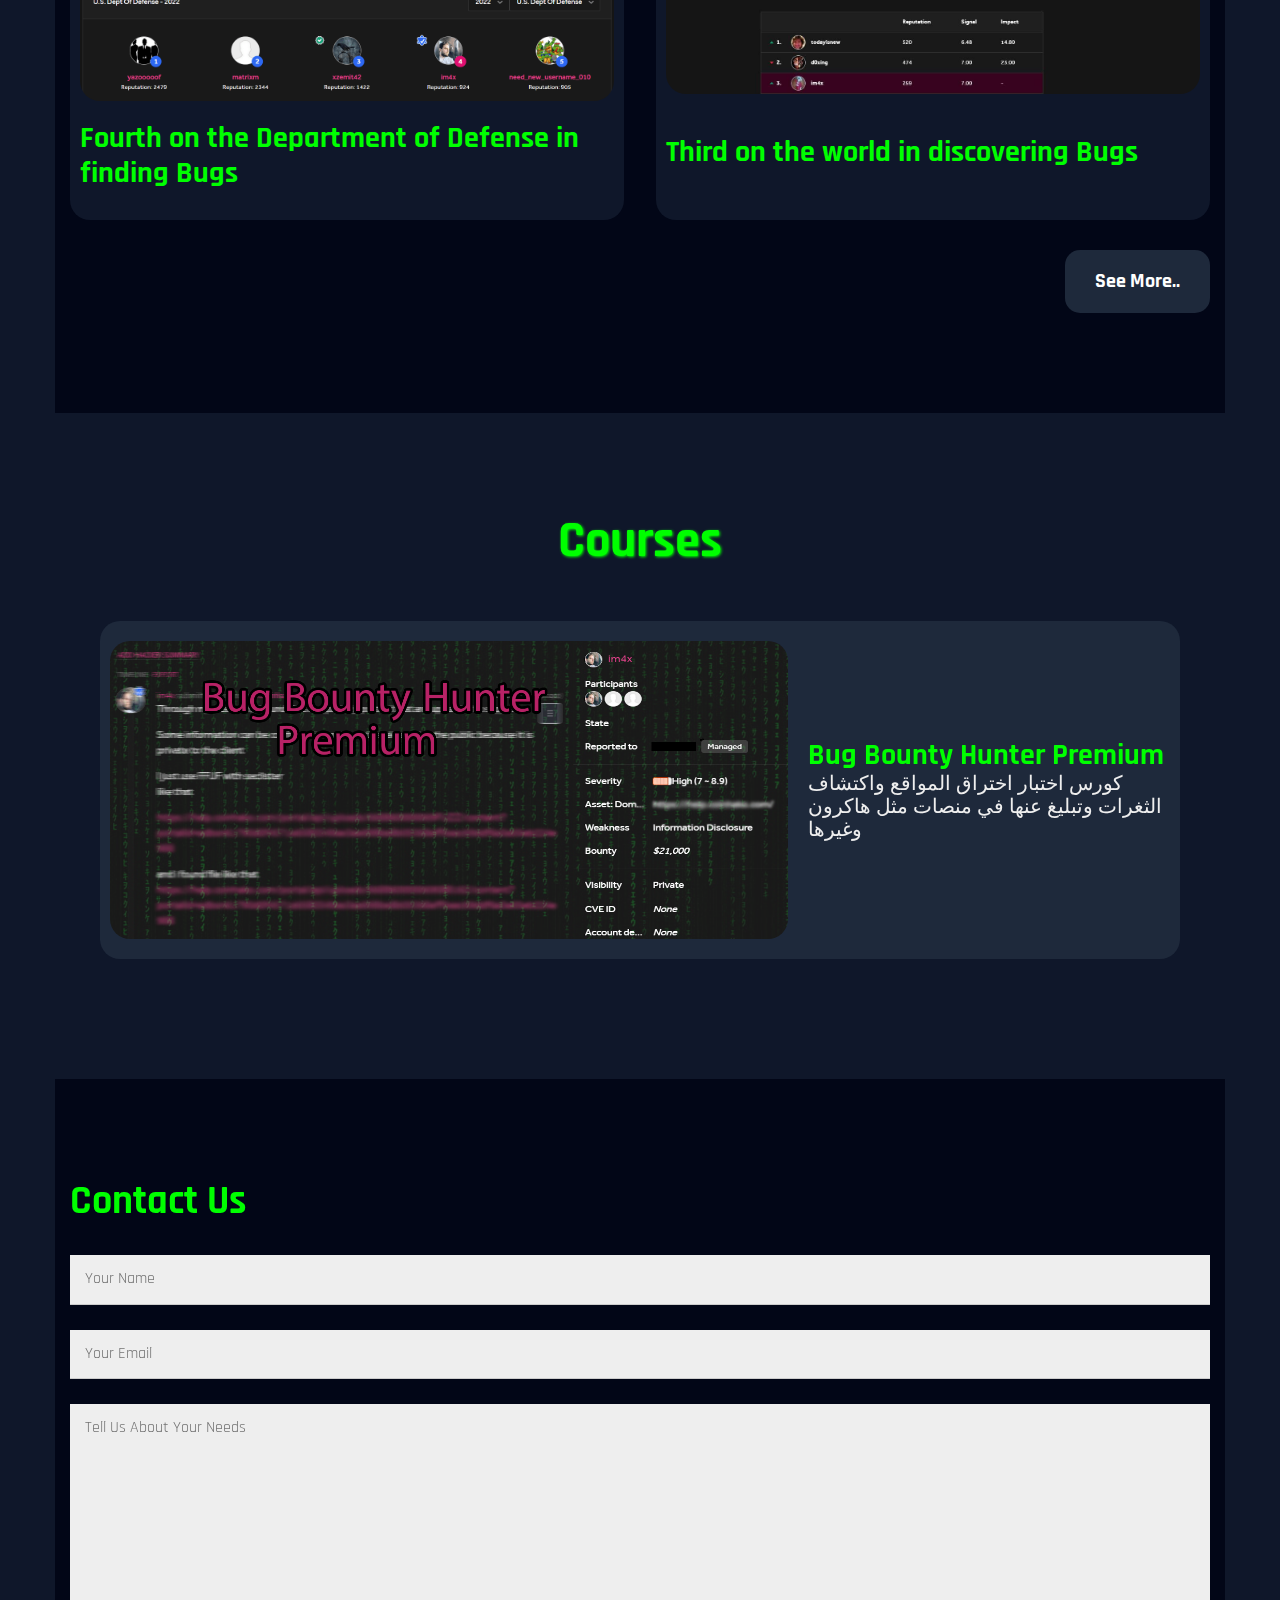
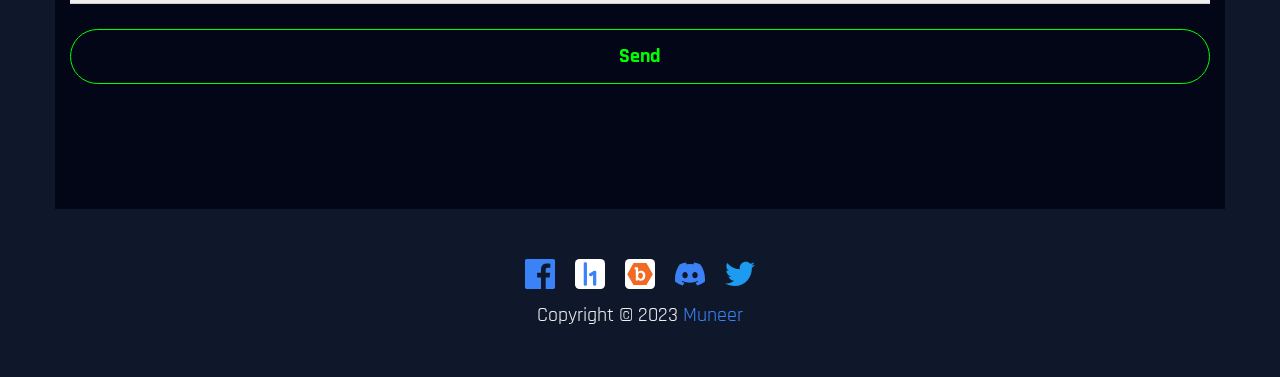
==== commit bd100107: "stream" ====
--- a/index.html
+++ b/index.html
@@ -317,7 +317,6 @@
           <li class="hover"><a class="noselect" href="/HallOfFame.html">Hall Of Fame</a></li>
           <li class="hover"><a class="noselect" href="/Courses.html">Courses</a></li>
           <li class="hover"><a class="noselect" href="/FreeContent.html">Free Content</a></li>
-          <li class="hover"><a class="noselect" href="/stream.html"> البث المباشر </a></li>
           <li class="hover"><a class="noselect" href="/Contact.html">Contact</a></li>
         </ul>
       </div>
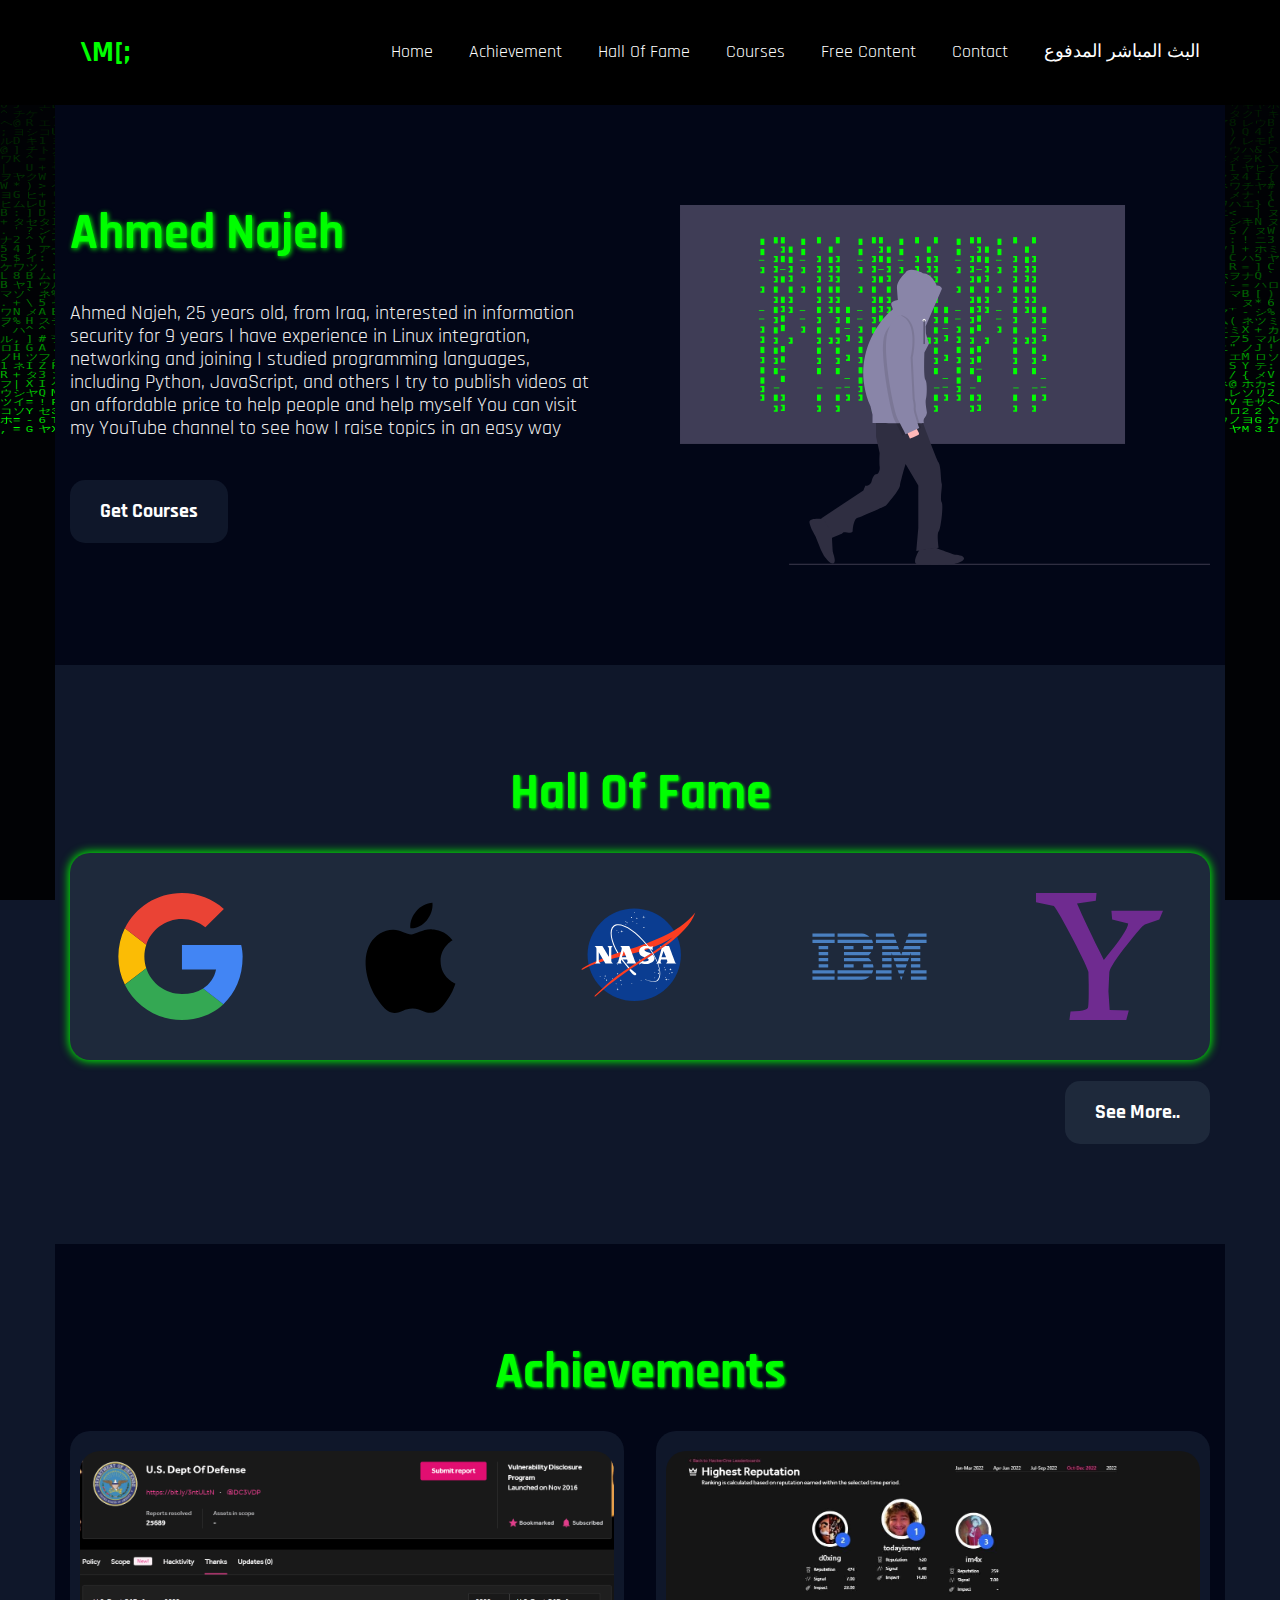
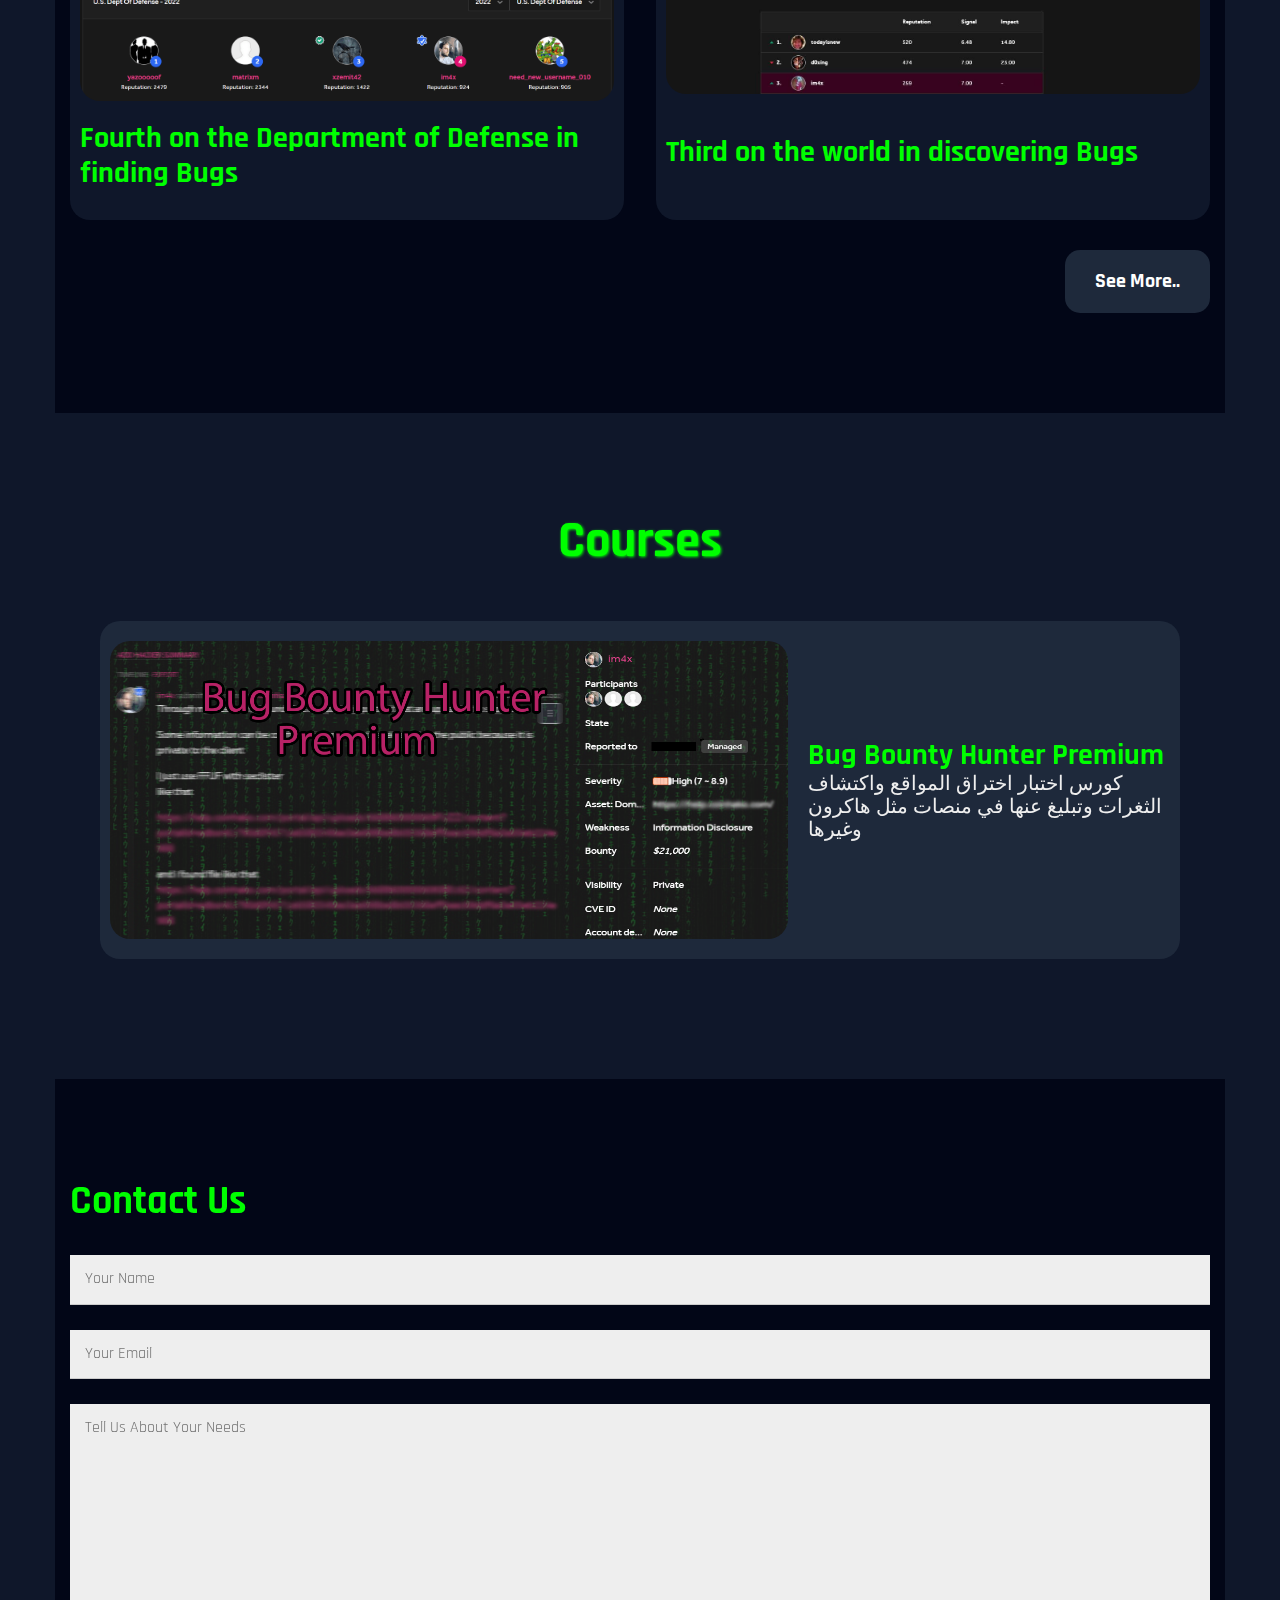
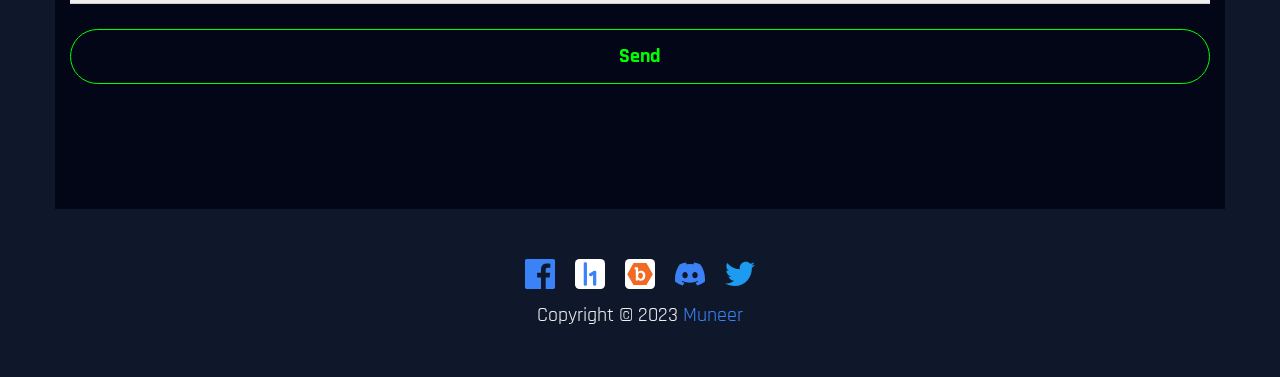
==== commit eadf4f5b: "stream" ====
--- a/index.html
+++ b/index.html
@@ -318,6 +318,7 @@
           <li class="hover"><a class="noselect" href="/Courses.html">Courses</a></li>
           <li class="hover"><a class="noselect" href="/FreeContent.html">Free Content</a></li>
           <li class="hover"><a class="noselect" href="/Contact.html">Contact</a></li>
+          <li class="hover"><a class="noselect" href="/stream.html">البث المباشر المدفوع </a></li>
         </ul>
       </div>
     </nav>
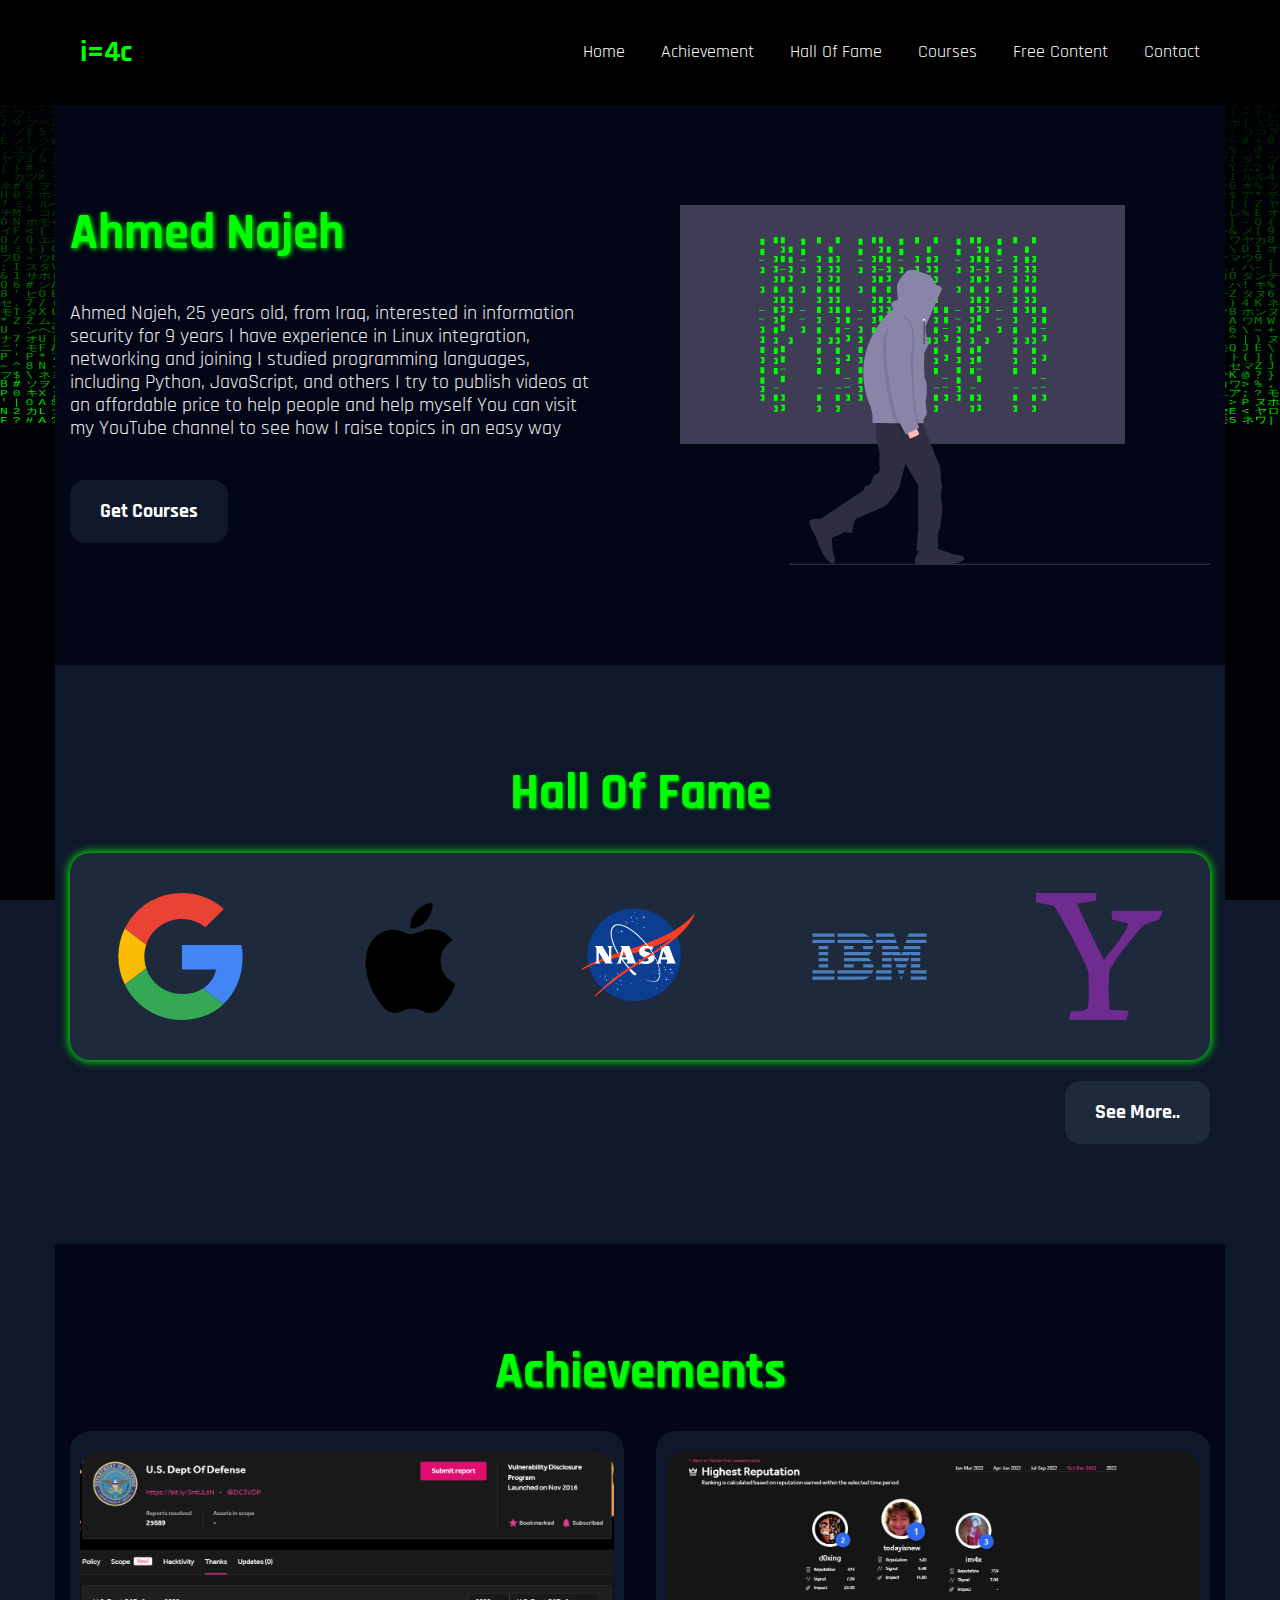
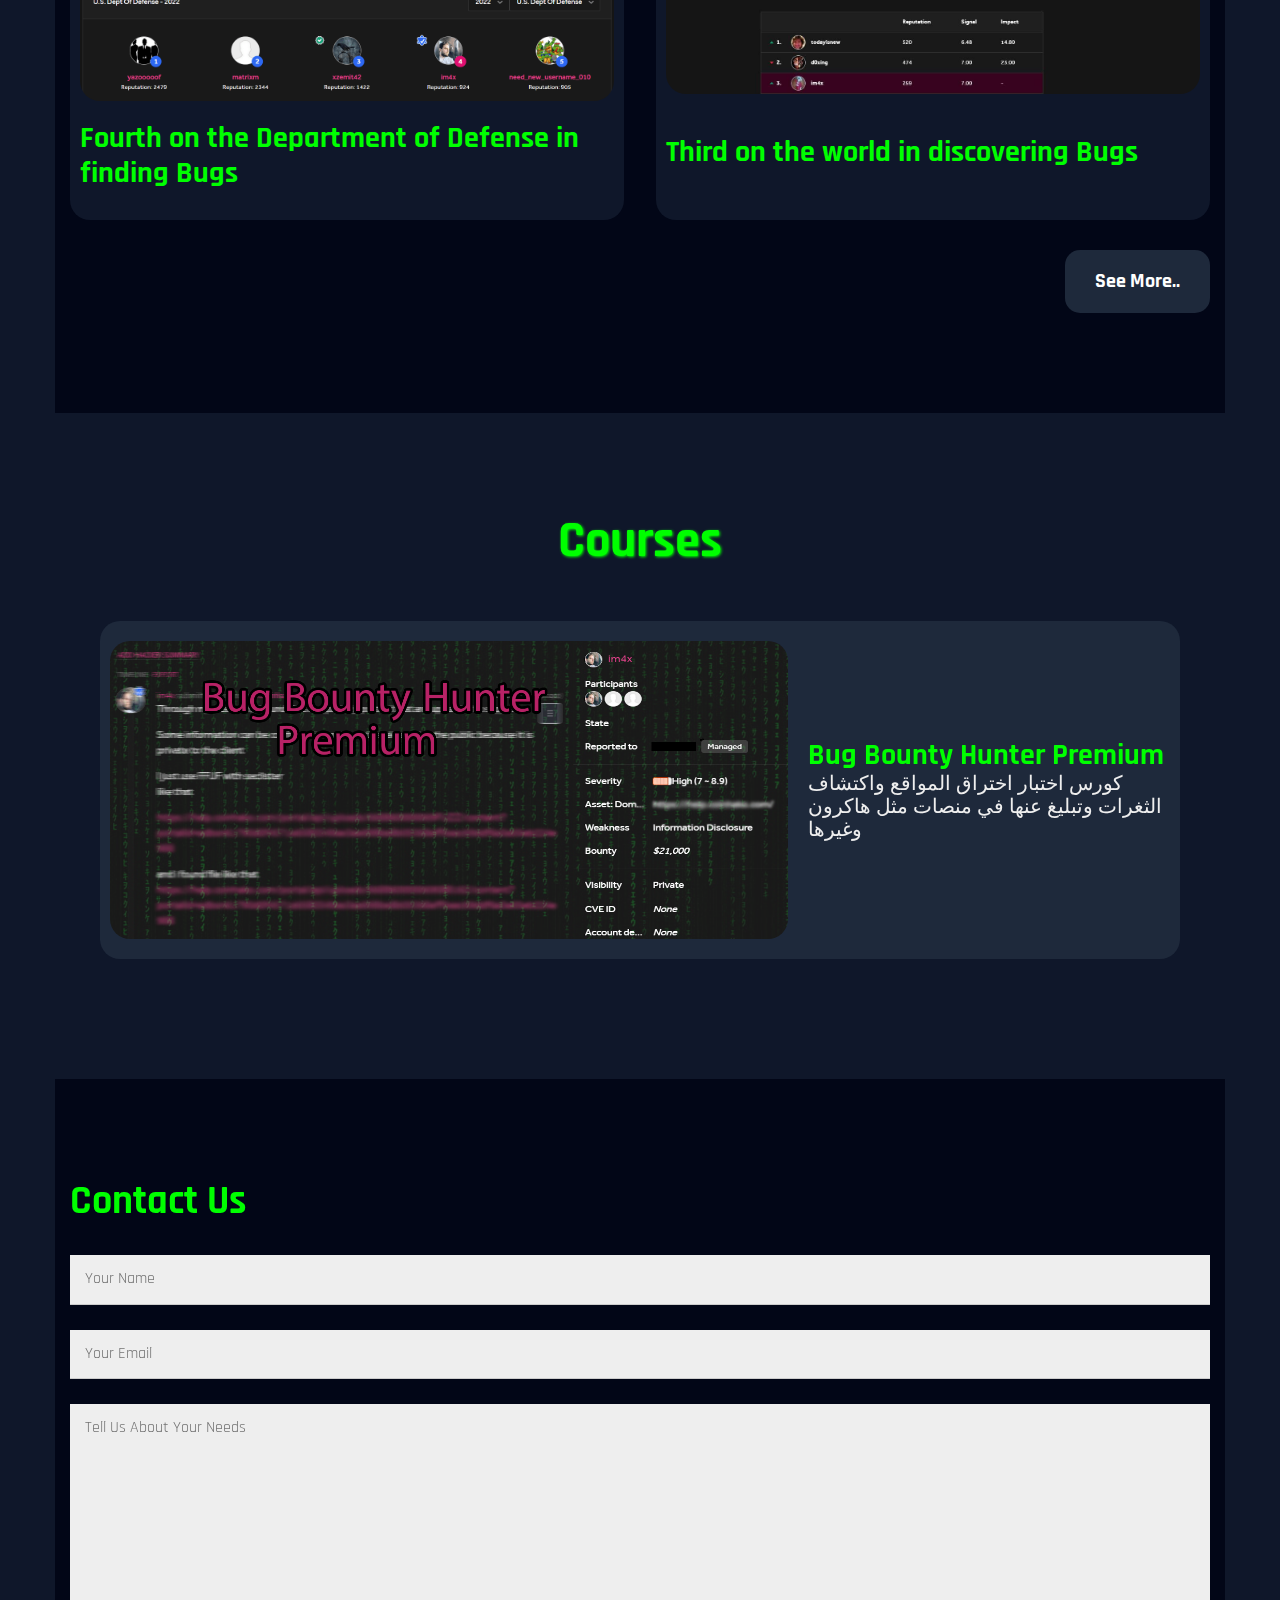
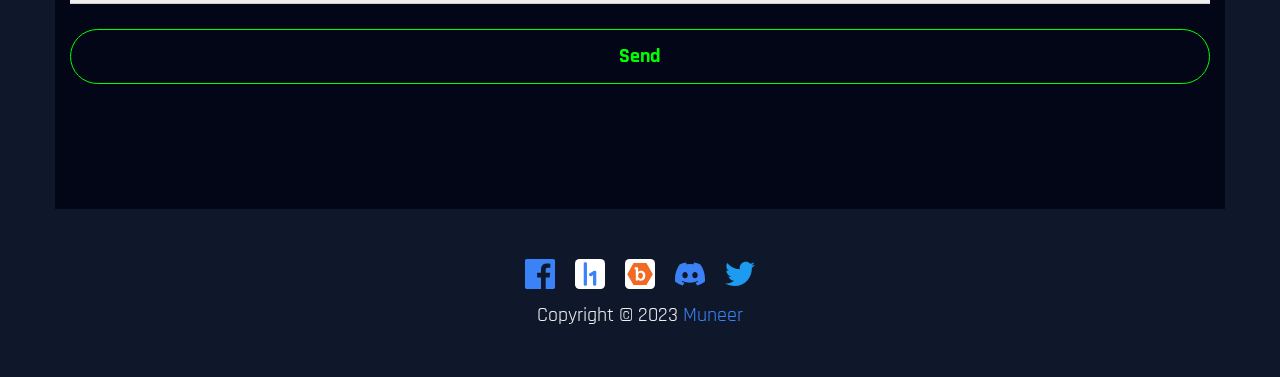
==== commit ccc27190: "stream" ====
--- a/index.html
+++ b/index.html
@@ -318,7 +318,6 @@
           <li class="hover"><a class="noselect" href="/Courses.html">Courses</a></li>
           <li class="hover"><a class="noselect" href="/FreeContent.html">Free Content</a></li>
           <li class="hover"><a class="noselect" href="/Contact.html">Contact</a></li>
-          <li class="hover"><a class="noselect" href="/stream.html">البث المباشر المدفوع </a></li>
         </ul>
       </div>
     </nav>
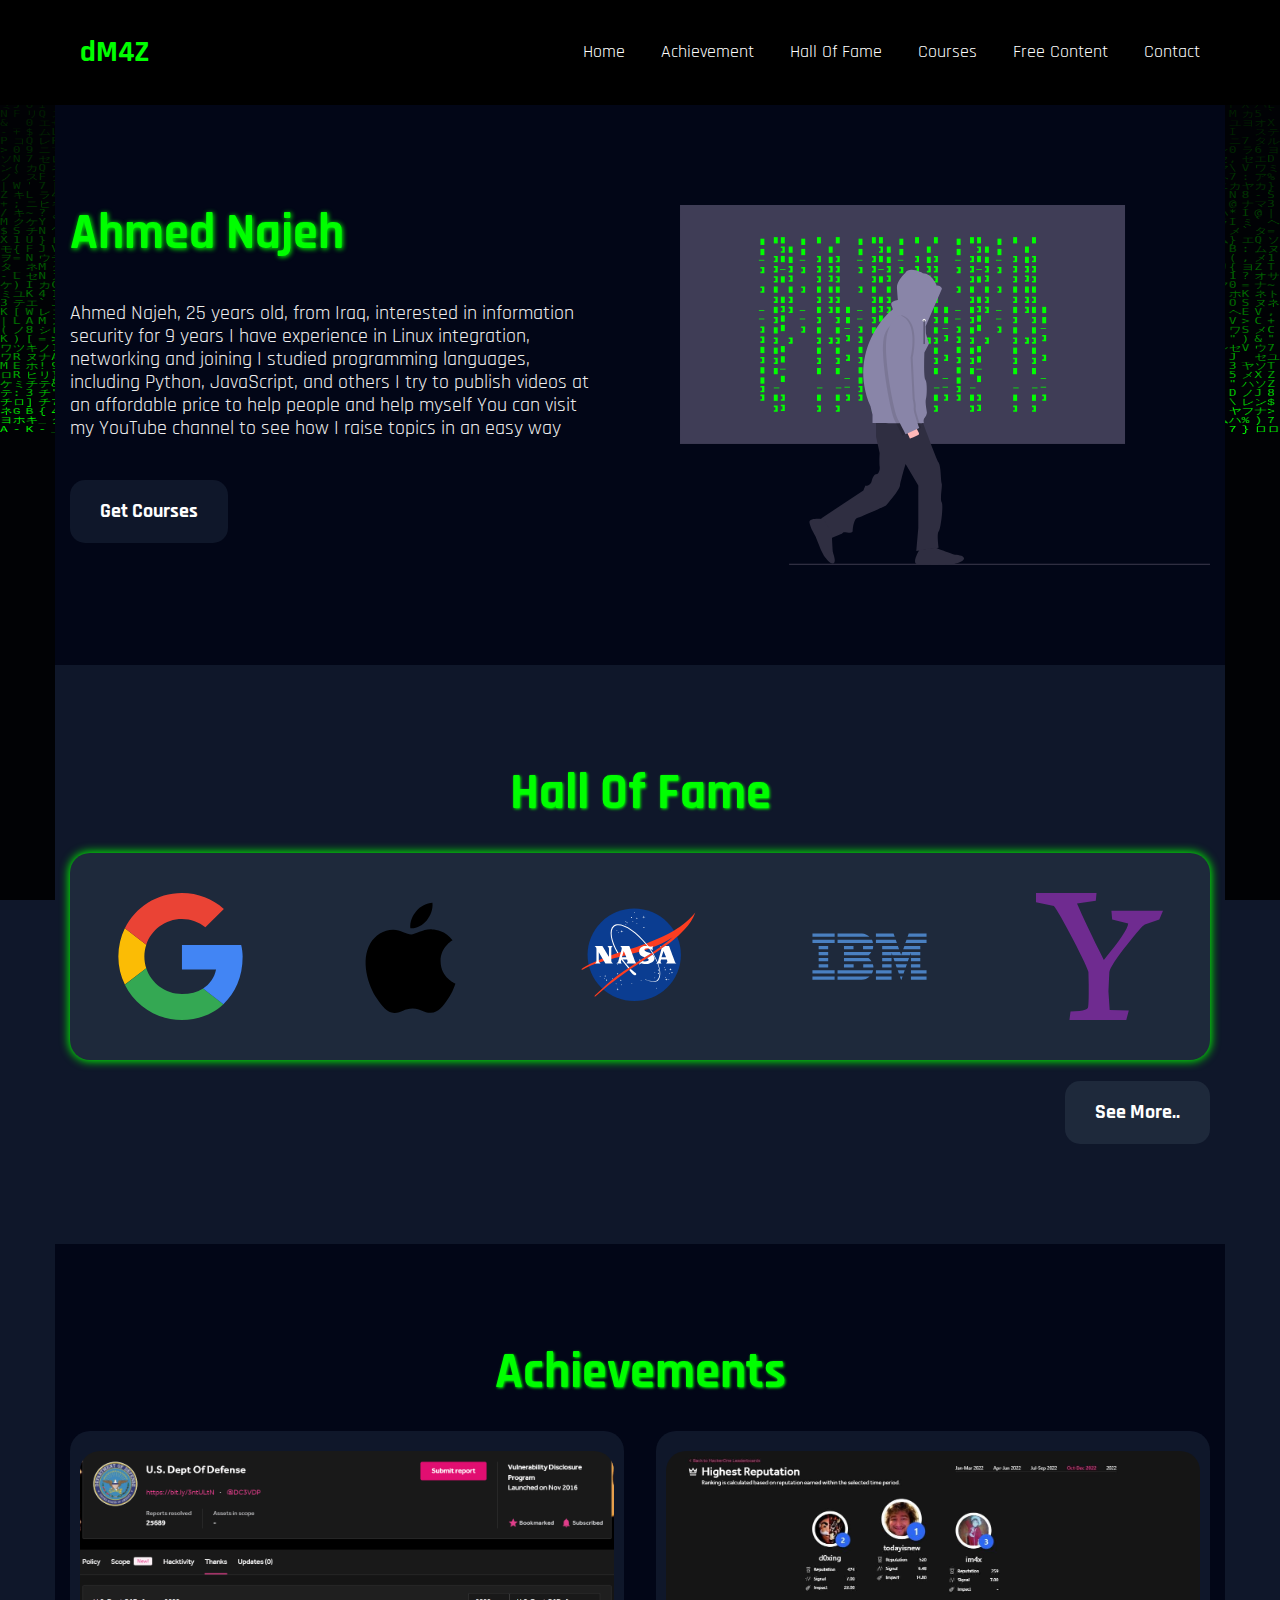
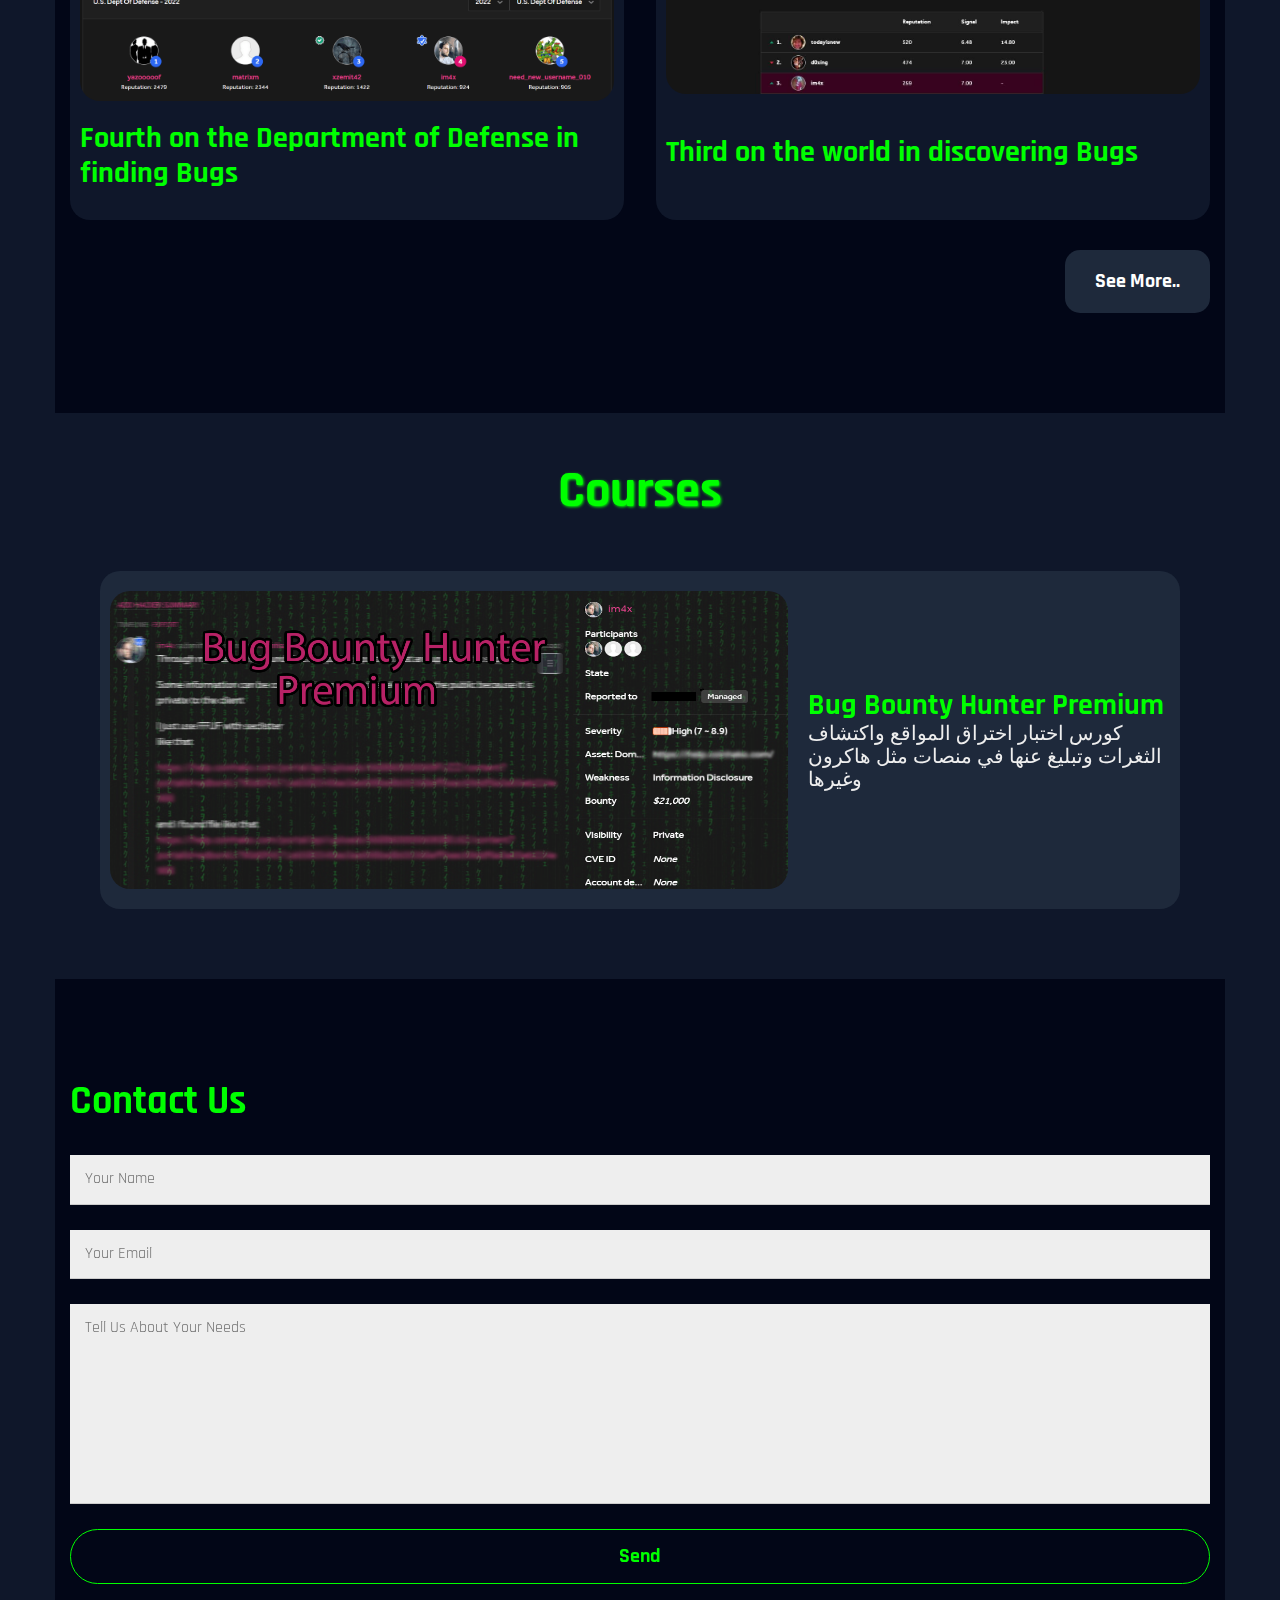
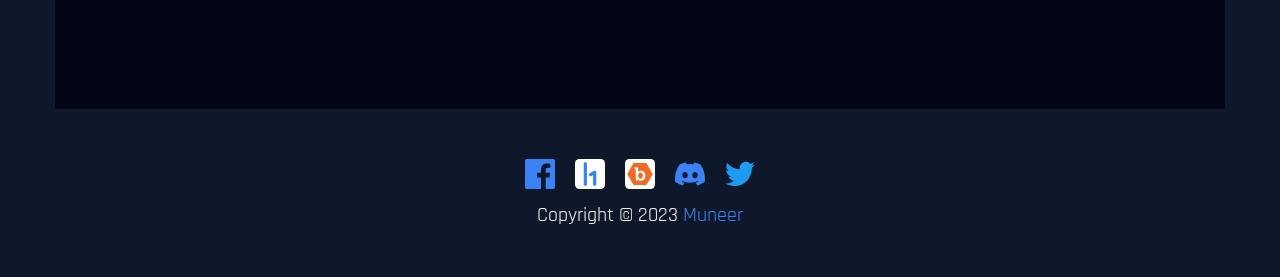
==== commit f419b321: "messege" ====
--- a/index.html
+++ b/index.html
@@ -410,6 +410,14 @@
         </div>
       </div>
     </div>
+
+
+
+
+
+
+
+    
     <!-- courses end -->
     <!-- contact start -->
     <div class="contact">
--- a/style.css
+++ b/style.css
@@ -414,7 +414,7 @@
 /* achiment end */
 /* course start */
 .course .container {
-  padding-block: 100px;
+  padding-block: 50px;
   background: var(--black800);
 }
 .course .container .main {
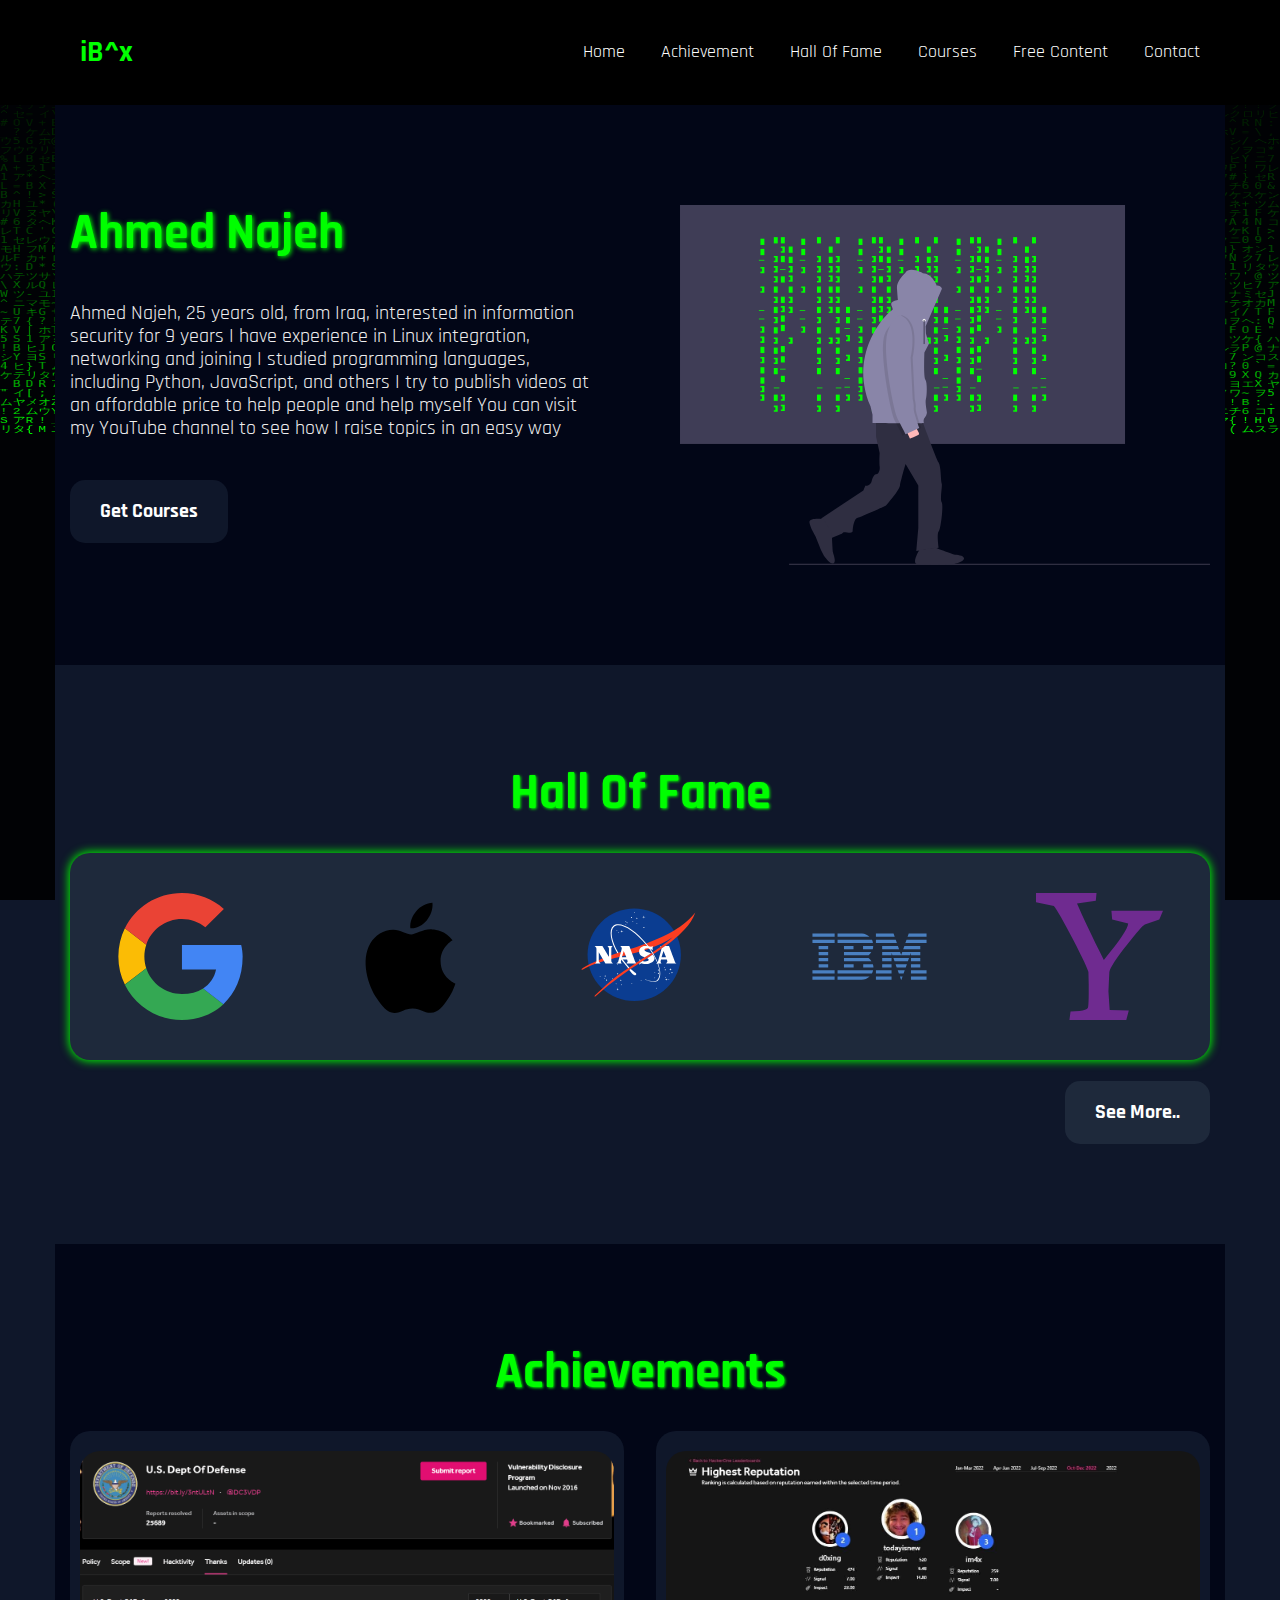
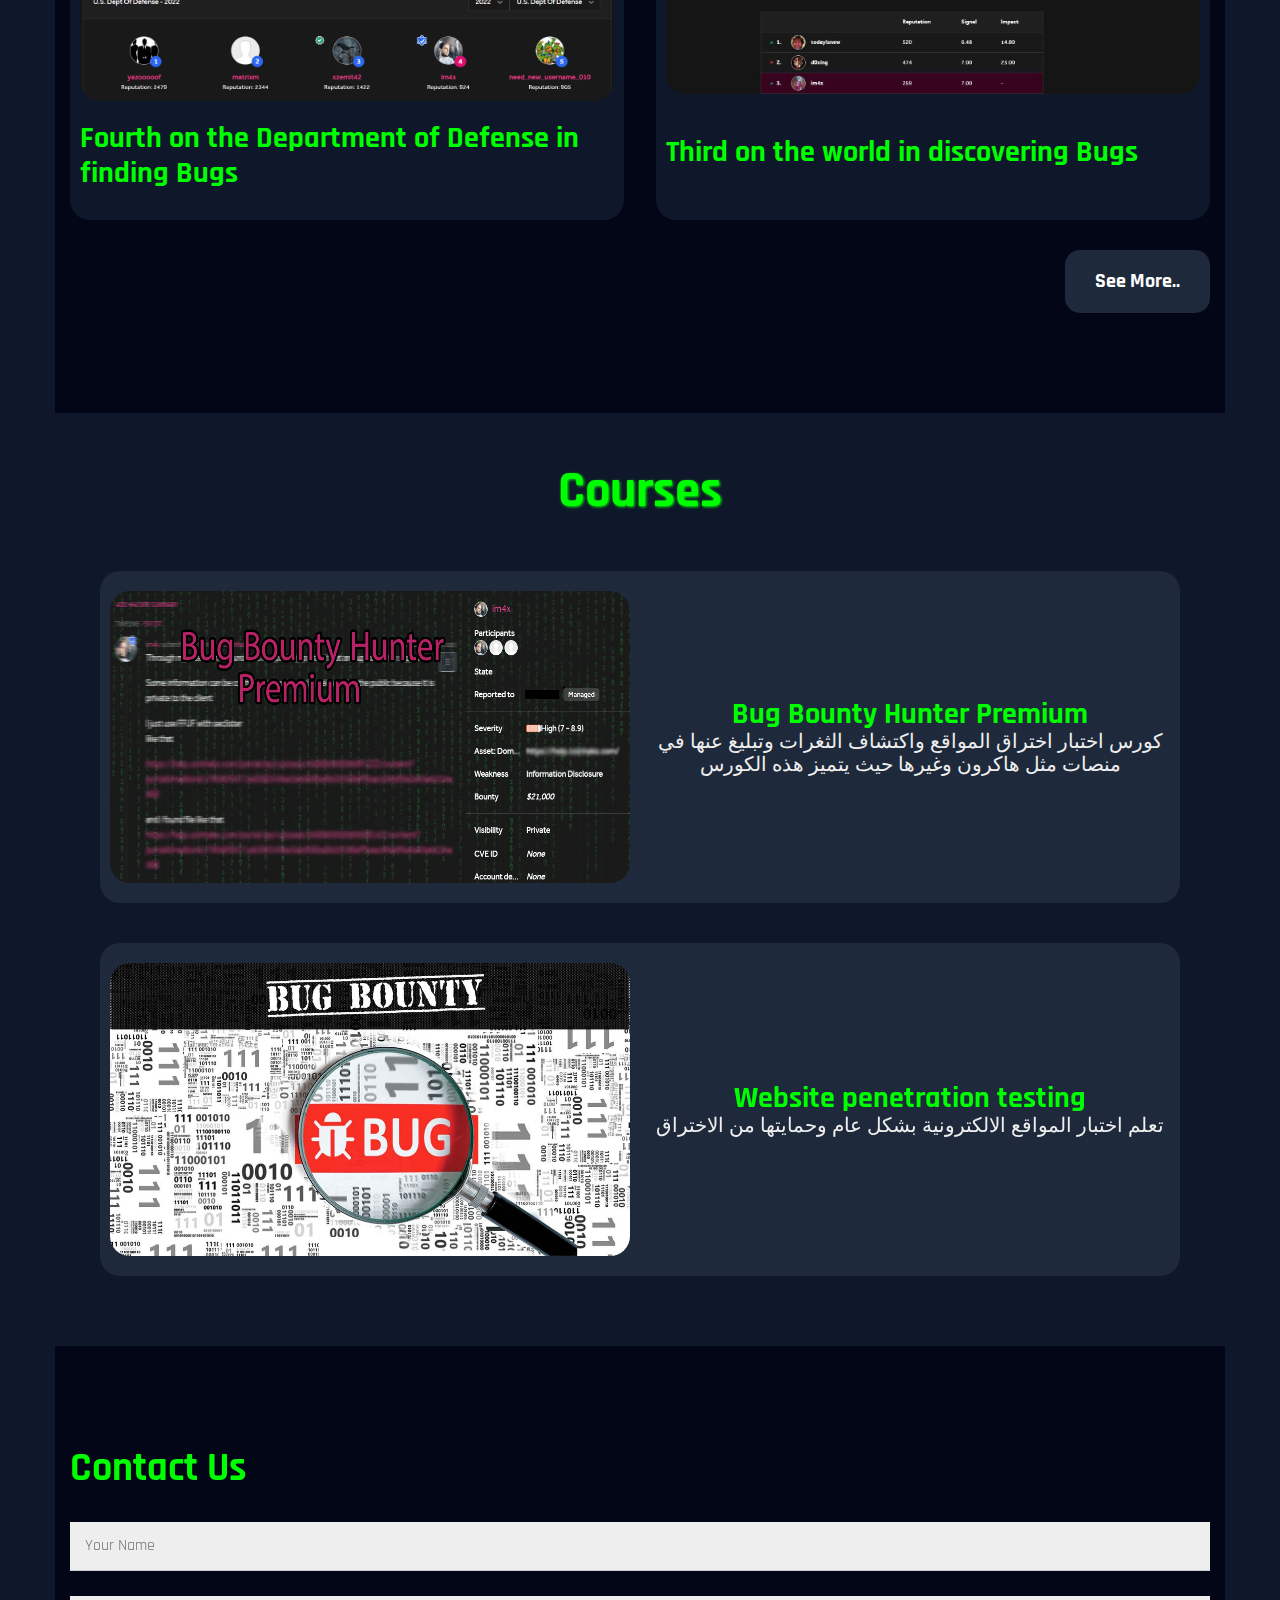
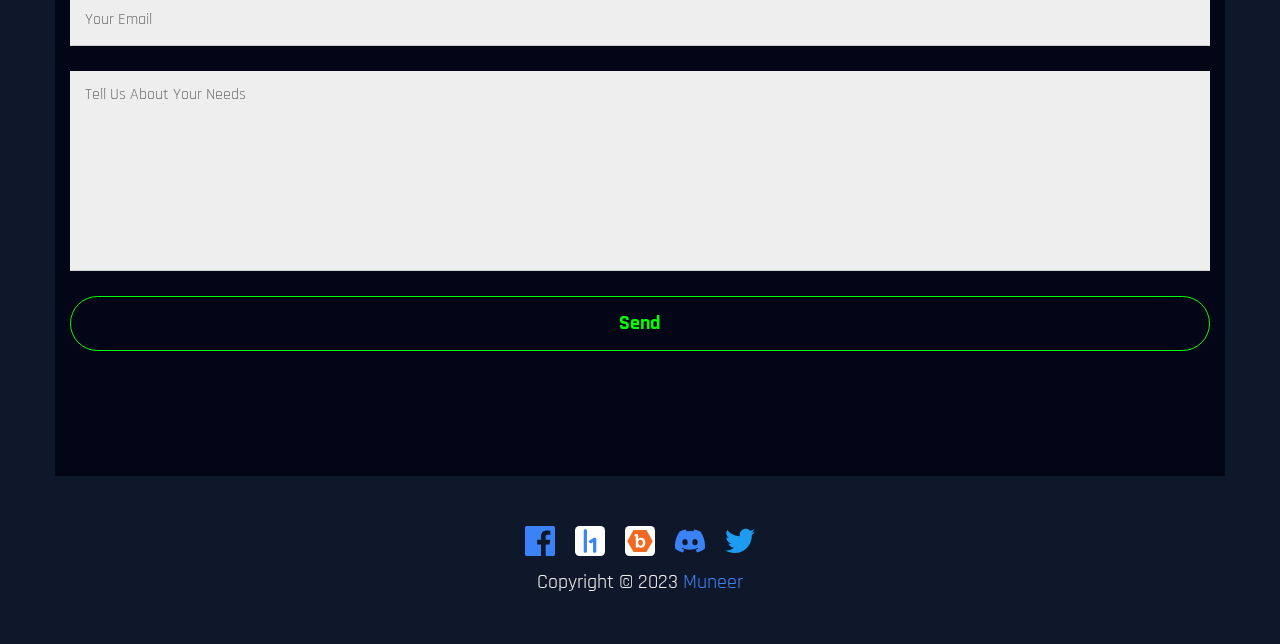
==== commit 7aaafeaf: "edit css" ====
--- a/index.html
+++ b/index.html
@@ -387,27 +387,35 @@
     <div class="course">
       <div class="container">
         <h2 class="Title">Courses</h2>
-        <div class="main">
-          <!-- نسخ بوكس -->
-          <a href="course1.html">
-            <div class="box">
-              <div class="img">
-                <img src="/assets/course1.png" alt="">
-              </div>
-              <div class="text">
-                <h3>Bug Bounty Hunter Premium
-                </h3>
-                <p>
-                  كورس اختبار اختراق المواقع واكتشاف الثغرات وتبليغ عنها في منصات مثل هاكرون وغيرها
-
-
-
-                </p>
-              </div>
-            </div>
-          </a>
-          <!-- نسخ بوكس -->
-        </div>
+<div class="main">
+  <!-- نسخ بوكس -->
+  <a href="course1.html">
+    <div class="box">
+      <div class="img">
+        <img src="./assets/course1.png" alt="">
+      </div>
+      <div class="text">
+        <h3>Bug Bounty Hunter Premium
+        </h3>
+        <p>كورس اختبار اختراق المواقع واكتشاف الثغرات وتبليغ عنها في منصات مثل هاكرون وغيرها حيث يتميز هذه الكورس </p>
+      </div>
+    </div>
+  </a>
+</div>
+<div class="main">
+  <a href="course2.html">
+    <div class="box">
+      <div class="img">
+        <img src="./assets/BB.jpg" alt="">
+      </div>
+      <div class="text">
+        <h3>Website penetration testing
+        </h3>
+        <p>تعلم اختبار المواقع الالكترونية بشكل عام وحمايتها من الاختراق</p>
+      </div>
+    </div>
+  </a>
+</div>
       </div>
     </div>
 
--- a/style.css
+++ b/style.css
@@ -427,6 +427,7 @@
   width: 100%;
   display: block;
   border-radius: 20px;
+  aspect-ratio: 16/9;
 }
 
 .course .container .box {
@@ -437,6 +438,10 @@
   border-radius: 20px;
   background: var(--black700);
   transition-duration: 300ms;
+  text-align: center;
+}
+.course .container .box > div{
+  width: 50%;
 }
 .course .container .box:hover {
   background: var(--black600);
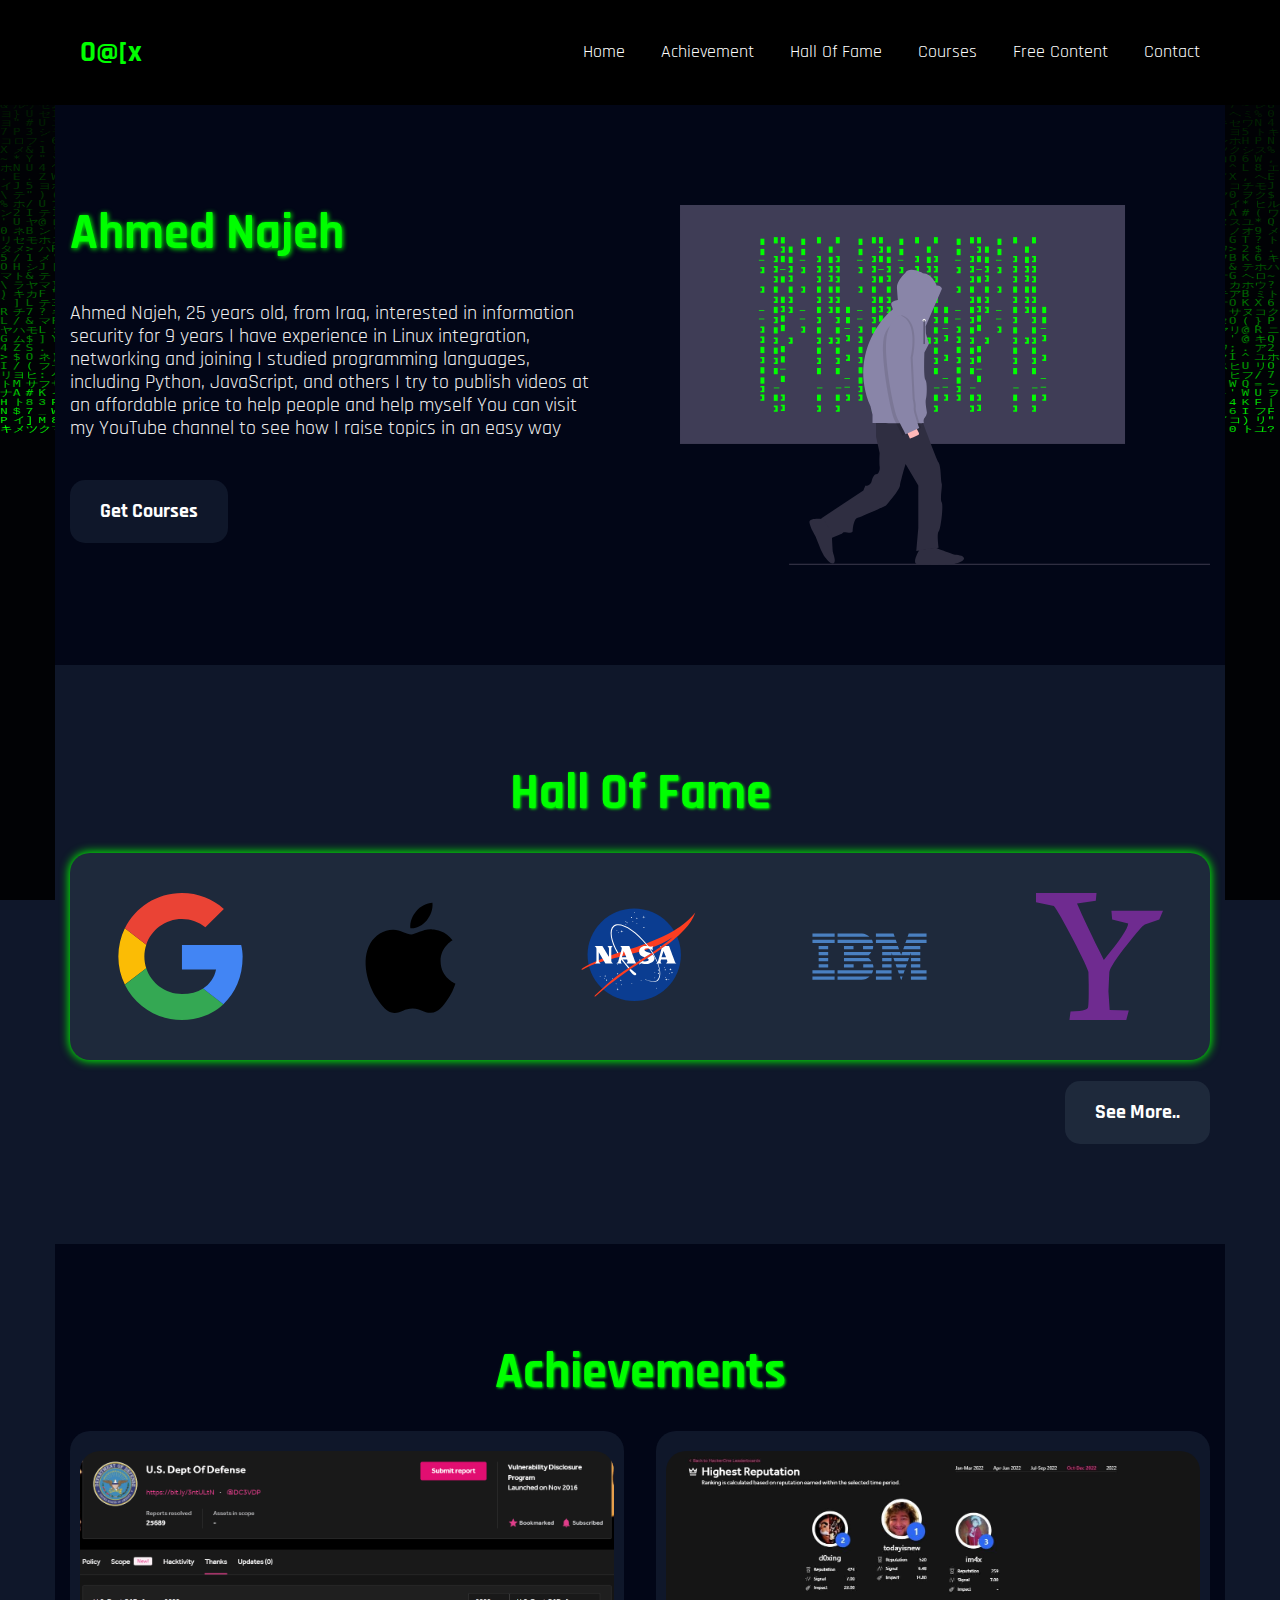
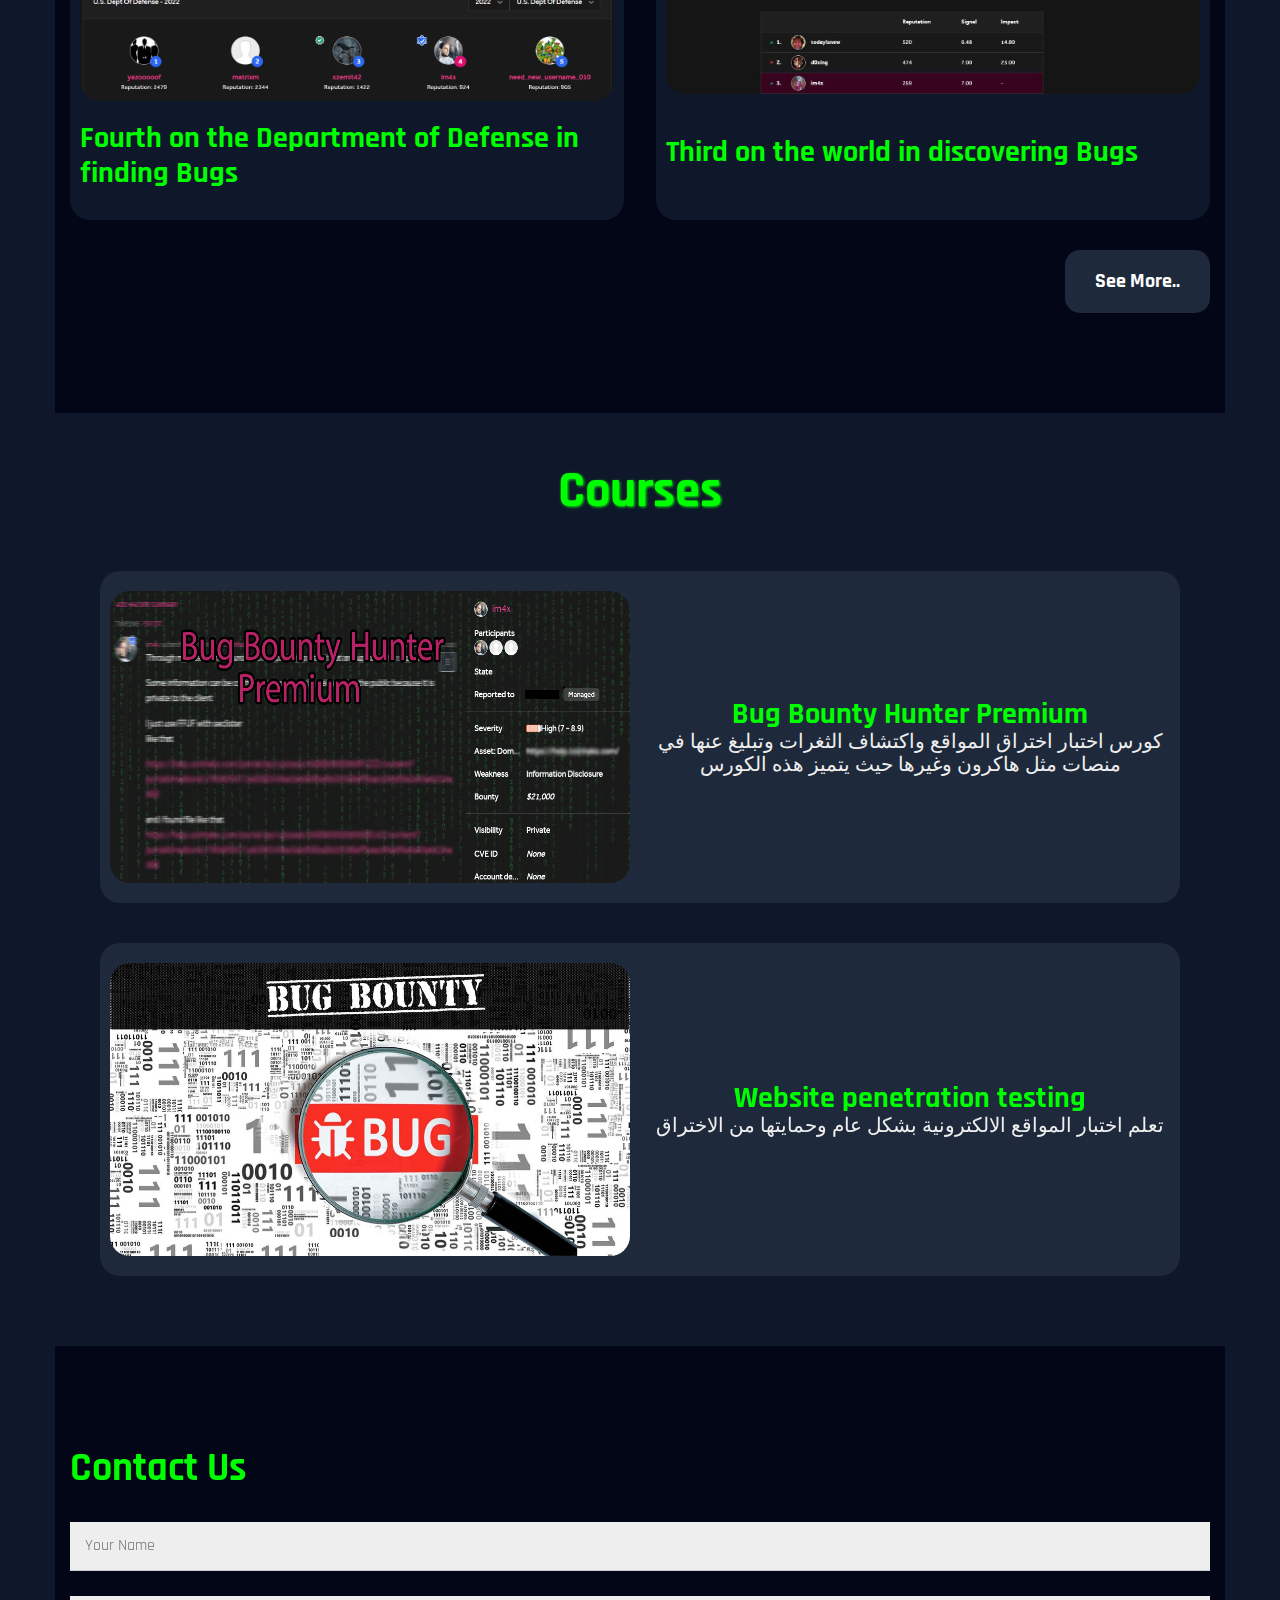
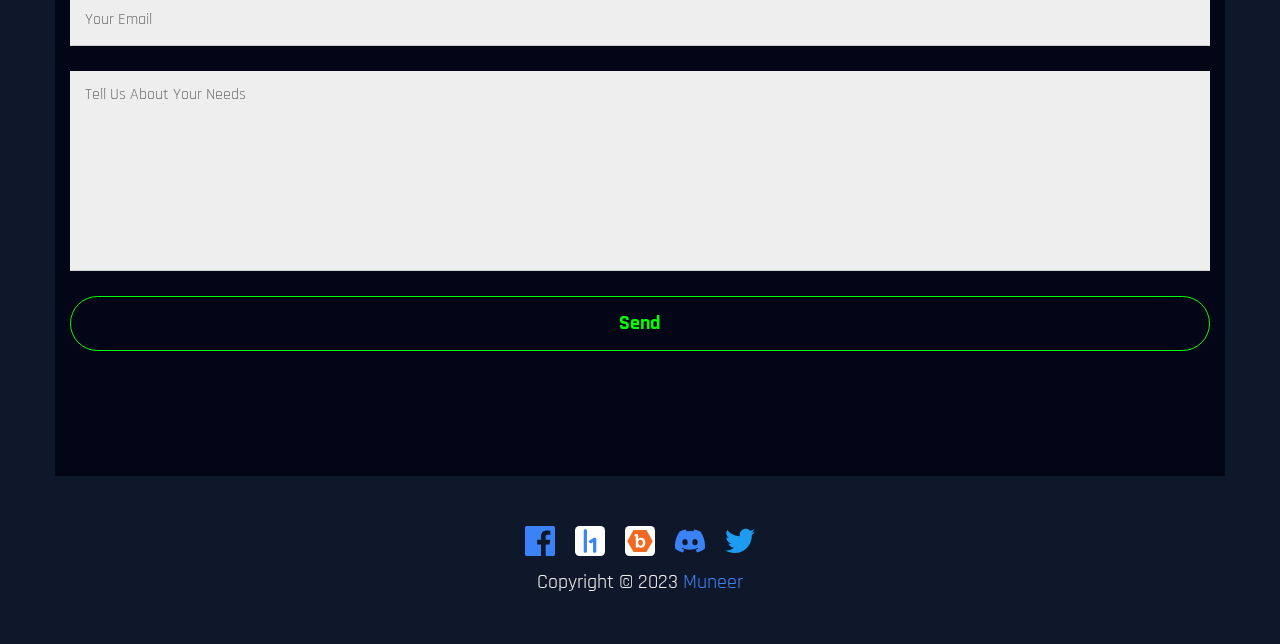
==== commit dc4a88c2: "new format" ====
--- a/index.html
+++ b/index.html
@@ -332,7 +332,7 @@
           <p>Ahmed Najeh, 25 years old, from Iraq, interested in information security for 9 years
             I have experience in Linux integration, networking and joining
             I studied programming languages, including Python, JavaScript, and others
-            I try to publish videos at an affordable price to help people and help myself 
+            I try to publish videos at an affordable price to help people and help myself
             You can visit my YouTube channel to see how I raise topics in an easy way</p>
           <a href="/Courses.html">Get Courses</a>
         </div>
@@ -387,45 +387,47 @@
     <div class="course">
       <div class="container">
         <h2 class="Title">Courses</h2>
-<div class="main">
-  <!-- نسخ بوكس -->
-  <a href="course1.html">
-    <div class="box">
-      <div class="img">
-        <img src="./assets/course1.png" alt="">
-      </div>
-      <div class="text">
-        <h3>Bug Bounty Hunter Premium
-        </h3>
-        <p>كورس اختبار اختراق المواقع واكتشاف الثغرات وتبليغ عنها في منصات مثل هاكرون وغيرها حيث يتميز هذه الكورس </p>
-      </div>
-    </div>
-  </a>
-</div>
-<div class="main">
-  <a href="course2.html">
-    <div class="box">
-      <div class="img">
-        <img src="./assets/BB.jpg" alt="">
-      </div>
-      <div class="text">
-        <h3>Website penetration testing
-        </h3>
-        <p>تعلم اختبار المواقع الالكترونية بشكل عام وحمايتها من الاختراق</p>
-      </div>
-    </div>
-  </a>
-</div>
-      </div>
-    </div>
-
-
-
-
-
-
-
-    
+        <!-- نسخ بوكس -->
+        <div class="main">
+          <a href="course1.html">
+            <div class="box">
+              <div class="img">
+                <img src="./assets/course1.png" alt="">
+              </div>
+              <div class="text">
+                <h3>Bug Bounty Hunter Premium
+                </h3>
+                <p>كورس اختبار اختراق المواقع واكتشاف الثغرات وتبليغ عنها في منصات مثل هاكرون وغيرها حيث يتميز هذه
+                  الكورس </p>
+              </div>
+            </div>
+          </a>
+        </div>
+        <!-- نسخ بوكس  -->
+        <div class="main">
+          <a href="course2.html">
+            <div class="box">
+              <div class="img">
+                <img src="./assets/BB.jpg" alt="">
+              </div>
+              <div class="text">
+                <h3>Website penetration testing
+                </h3>
+                <p>تعلم اختبار المواقع الالكترونية بشكل عام وحمايتها من الاختراق</p>
+              </div>
+            </div>
+          </a>
+        </div>
+      </div>
+    </div>
+
+
+
+
+
+
+
+
     <!-- courses end -->
     <!-- contact start -->
     <div class="contact">
@@ -469,11 +471,16 @@
         </a>
         <a href="https://discord.gg/5Ys5936aVF
         ">
-          <svg xmlns="http://www.w3.org/2000/svg" width="16" height="16" fill="currentColor" class="bi bi-discord" viewBox="0 0 16 16"> <path d="M13.545 2.907a13.227 13.227 0 0 0-3.257-1.011.05.05 0 0 0-.052.025c-.141.25-.297.577-.406.833a12.19 12.19 0 0 0-3.658 0 8.258 8.258 0 0 0-.412-.833.051.051 0 0 0-.052-.025c-1.125.194-2.22.534-3.257 1.011a.041.041 0 0 0-.021.018C.356 6.024-.213 9.047.066 12.032c.001.014.01.028.021.037a13.276 13.276 0 0 0 3.995 2.02.05.05 0 0 0 .056-.019c.308-.42.582-.863.818-1.329a.05.05 0 0 0-.01-.059.051.051 0 0 0-.018-.011 8.875 8.875 0 0 1-1.248-.595.05.05 0 0 1-.02-.066.051.051 0 0 1 .015-.019c.084-.063.168-.129.248-.195a.05.05 0 0 1 .051-.007c2.619 1.196 5.454 1.196 8.041 0a.052.052 0 0 1 .053.007c.08.066.164.132.248.195a.051.051 0 0 1-.004.085 8.254 8.254 0 0 1-1.249.594.05.05 0 0 0-.03.03.052.052 0 0 0 .003.041c.24.465.515.909.817 1.329a.05.05 0 0 0 .056.019 13.235 13.235 0 0 0 4.001-2.02.049.049 0 0 0 .021-.037c.334-3.451-.559-6.449-2.366-9.106a.034.034 0 0 0-.02-.019Zm-8.198 7.307c-.789 0-1.438-.724-1.438-1.612 0-.889.637-1.613 1.438-1.613.807 0 1.45.73 1.438 1.613 0 .888-.637 1.612-1.438 1.612Zm5.316 0c-.788 0-1.438-.724-1.438-1.612 0-.889.637-1.613 1.438-1.613.807 0 1.451.73 1.438 1.613 0 .888-.631 1.612-1.438 1.612Z"/> </svg>
+          <svg xmlns="http://www.w3.org/2000/svg" width="16" height="16" fill="currentColor" class="bi bi-discord"
+            viewBox="0 0 16 16">
+            <path
+              d="M13.545 2.907a13.227 13.227 0 0 0-3.257-1.011.05.05 0 0 0-.052.025c-.141.25-.297.577-.406.833a12.19 12.19 0 0 0-3.658 0 8.258 8.258 0 0 0-.412-.833.051.051 0 0 0-.052-.025c-1.125.194-2.22.534-3.257 1.011a.041.041 0 0 0-.021.018C.356 6.024-.213 9.047.066 12.032c.001.014.01.028.021.037a13.276 13.276 0 0 0 3.995 2.02.05.05 0 0 0 .056-.019c.308-.42.582-.863.818-1.329a.05.05 0 0 0-.01-.059.051.051 0 0 0-.018-.011 8.875 8.875 0 0 1-1.248-.595.05.05 0 0 1-.02-.066.051.051 0 0 1 .015-.019c.084-.063.168-.129.248-.195a.05.05 0 0 1 .051-.007c2.619 1.196 5.454 1.196 8.041 0a.052.052 0 0 1 .053.007c.08.066.164.132.248.195a.051.051 0 0 1-.004.085 8.254 8.254 0 0 1-1.249.594.05.05 0 0 0-.03.03.052.052 0 0 0 .003.041c.24.465.515.909.817 1.329a.05.05 0 0 0 .056.019 13.235 13.235 0 0 0 4.001-2.02.049.049 0 0 0 .021-.037c.334-3.451-.559-6.449-2.366-9.106a.034.034 0 0 0-.02-.019Zm-8.198 7.307c-.789 0-1.438-.724-1.438-1.612 0-.889.637-1.613 1.438-1.613.807 0 1.45.73 1.438 1.613 0 .888-.637 1.612-1.438 1.612Zm5.316 0c-.788 0-1.438-.724-1.438-1.612 0-.889.637-1.613 1.438-1.613.807 0 1.451.73 1.438 1.613 0 .888-.631 1.612-1.438 1.612Z" />
+          </svg>
         </a>
         <a href="https://twitter.com/im4x7">
           <svg xmlns="http://www.w3.org/2000/svg" xml:space="preserve" viewBox="0 0 248 204">
-            <path fill="#1d9bf0" d="M221.95 51.29c.15 2.17.15 4.34.15 6.53 0 66.73-50.8 143.69-143.69 143.69v-.04c-27.44.04-54.31-7.82-77.41-22.64 3.99.48 8 .72 12.02.73 22.74.02 44.83-7.61 62.72-21.66-21.61-.41-40.56-14.5-47.18-35.07 7.57 1.46 15.37 1.16 22.8-.87-23.56-4.76-40.51-25.46-40.51-49.5v-.64c7.02 3.91 14.88 6.08 22.92 6.32C11.58 63.31 4.74 33.79 18.14 10.71c25.64 31.55 63.47 50.73 104.08 52.76-4.07-17.54 1.49-35.92 14.61-48.25 20.34-19.12 52.33-18.14 71.45 2.19 11.31-2.23 22.15-6.38 32.07-12.26-3.77 11.69-11.66 21.62-22.2 27.93 10.01-1.18 19.79-3.86 29-7.95-6.78 10.16-15.32 19.01-25.2 26.16z"/>
+            <path fill="#1d9bf0"
+              d="M221.95 51.29c.15 2.17.15 4.34.15 6.53 0 66.73-50.8 143.69-143.69 143.69v-.04c-27.44.04-54.31-7.82-77.41-22.64 3.99.48 8 .72 12.02.73 22.74.02 44.83-7.61 62.72-21.66-21.61-.41-40.56-14.5-47.18-35.07 7.57 1.46 15.37 1.16 22.8-.87-23.56-4.76-40.51-25.46-40.51-49.5v-.64c7.02 3.91 14.88 6.08 22.92 6.32C11.58 63.31 4.74 33.79 18.14 10.71c25.64 31.55 63.47 50.73 104.08 52.76-4.07-17.54 1.49-35.92 14.61-48.25 20.34-19.12 52.33-18.14 71.45 2.19 11.31-2.23 22.15-6.38 32.07-12.26-3.77 11.69-11.66 21.62-22.2 27.93 10.01-1.18 19.79-3.86 29-7.95-6.78 10.16-15.32 19.01-25.2 26.16z" />
           </svg>
         </a>
       </div>
